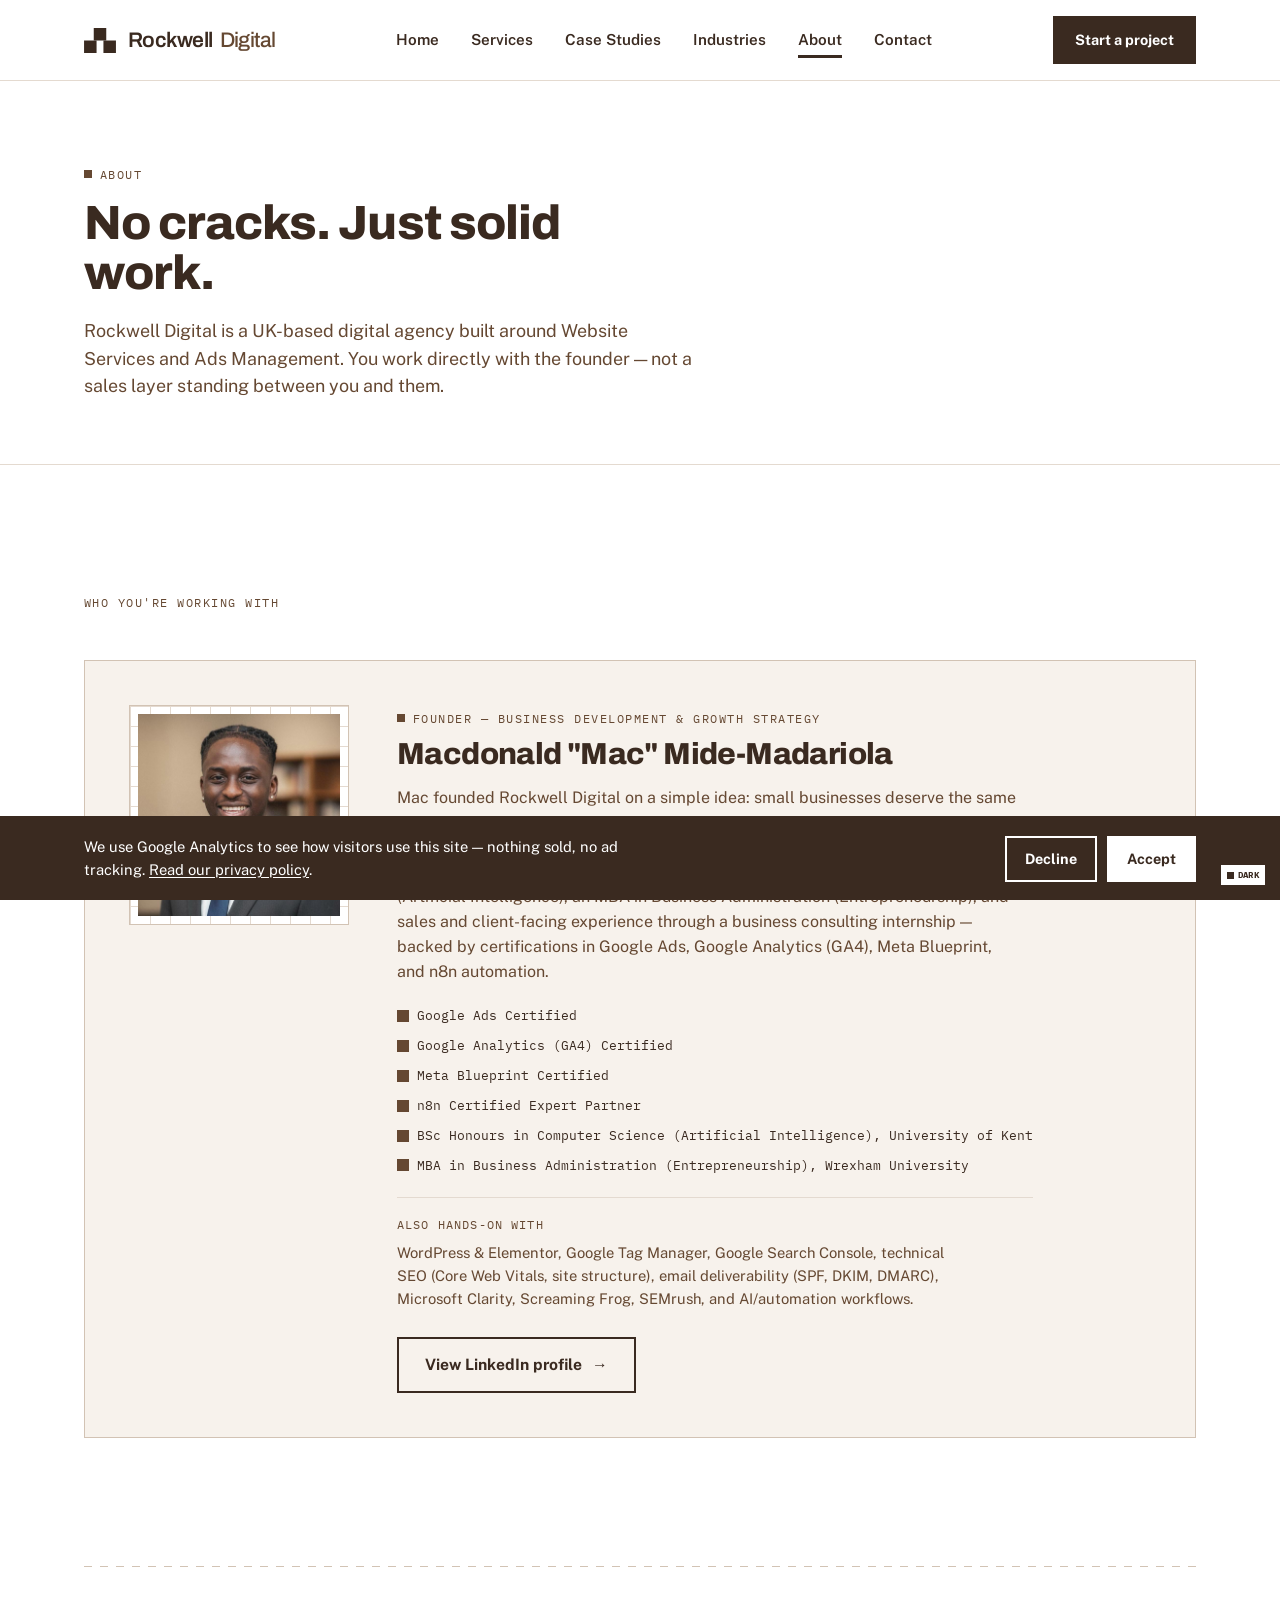
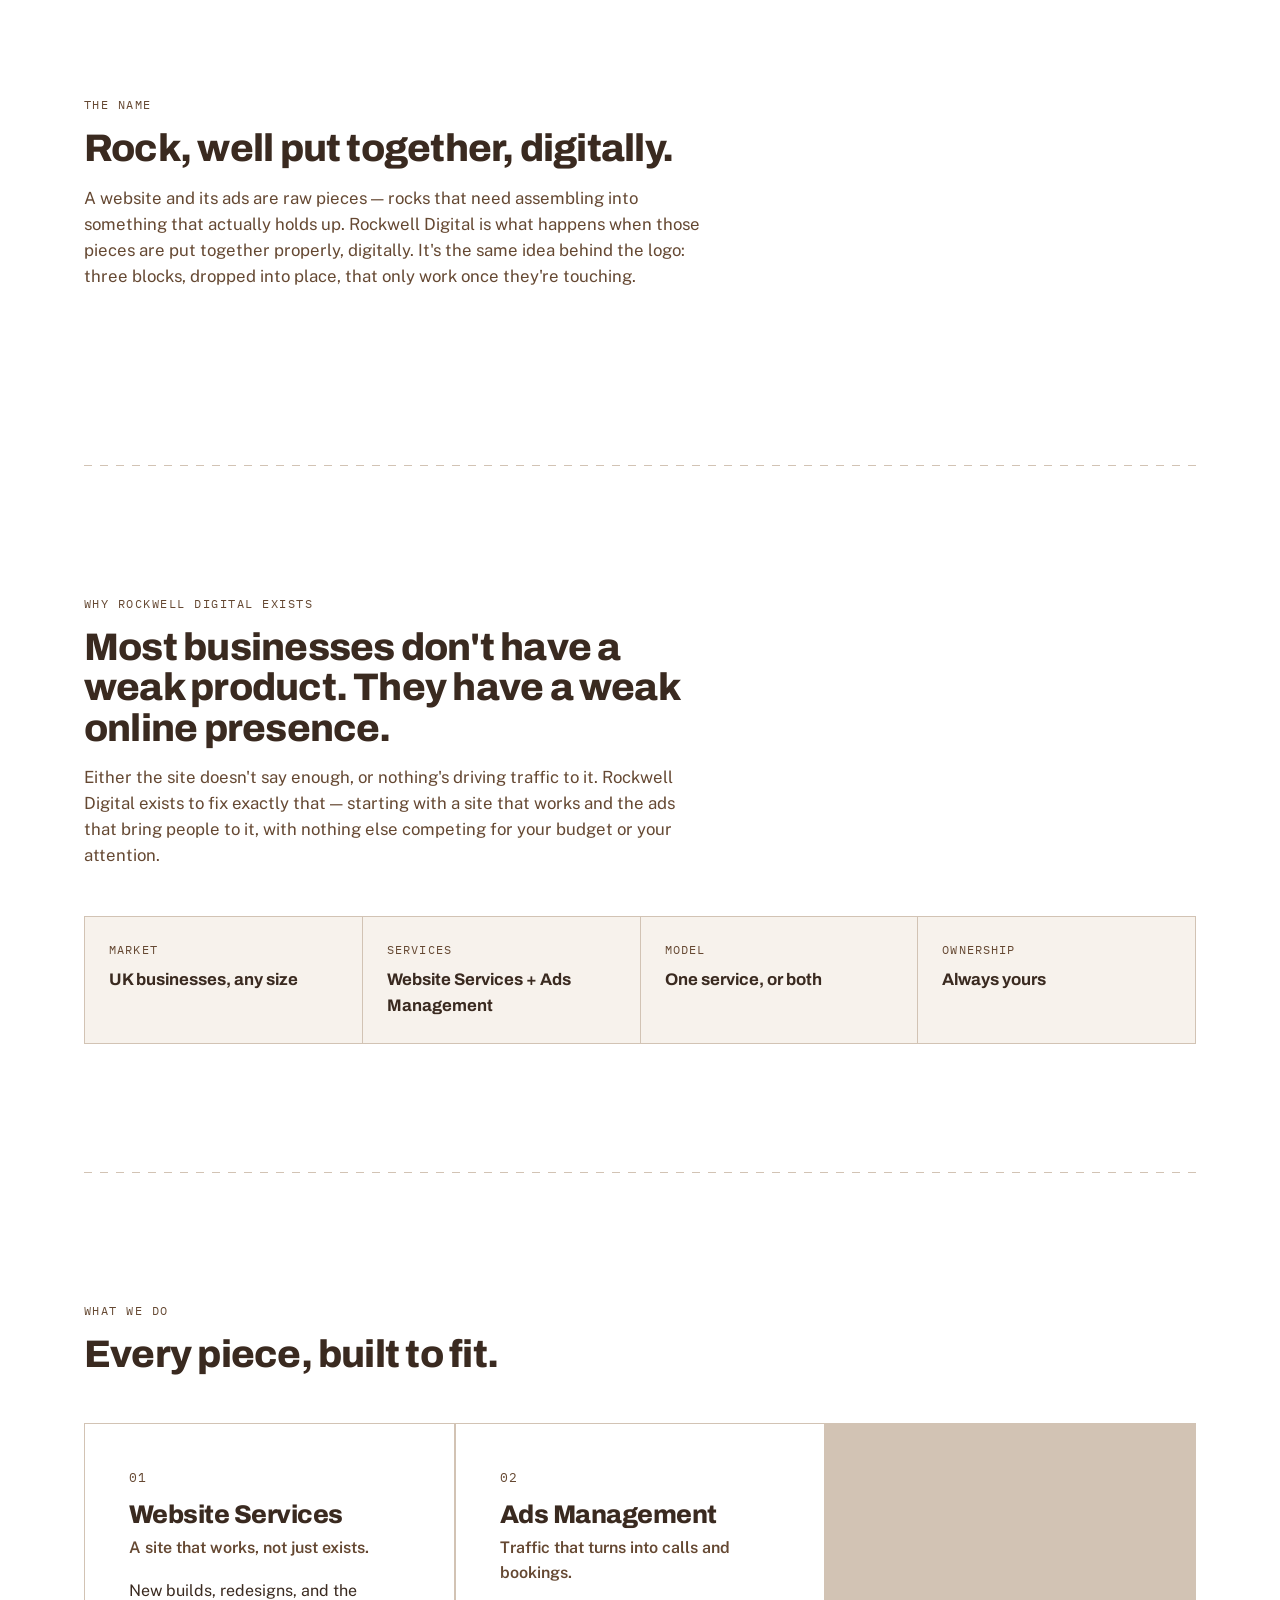
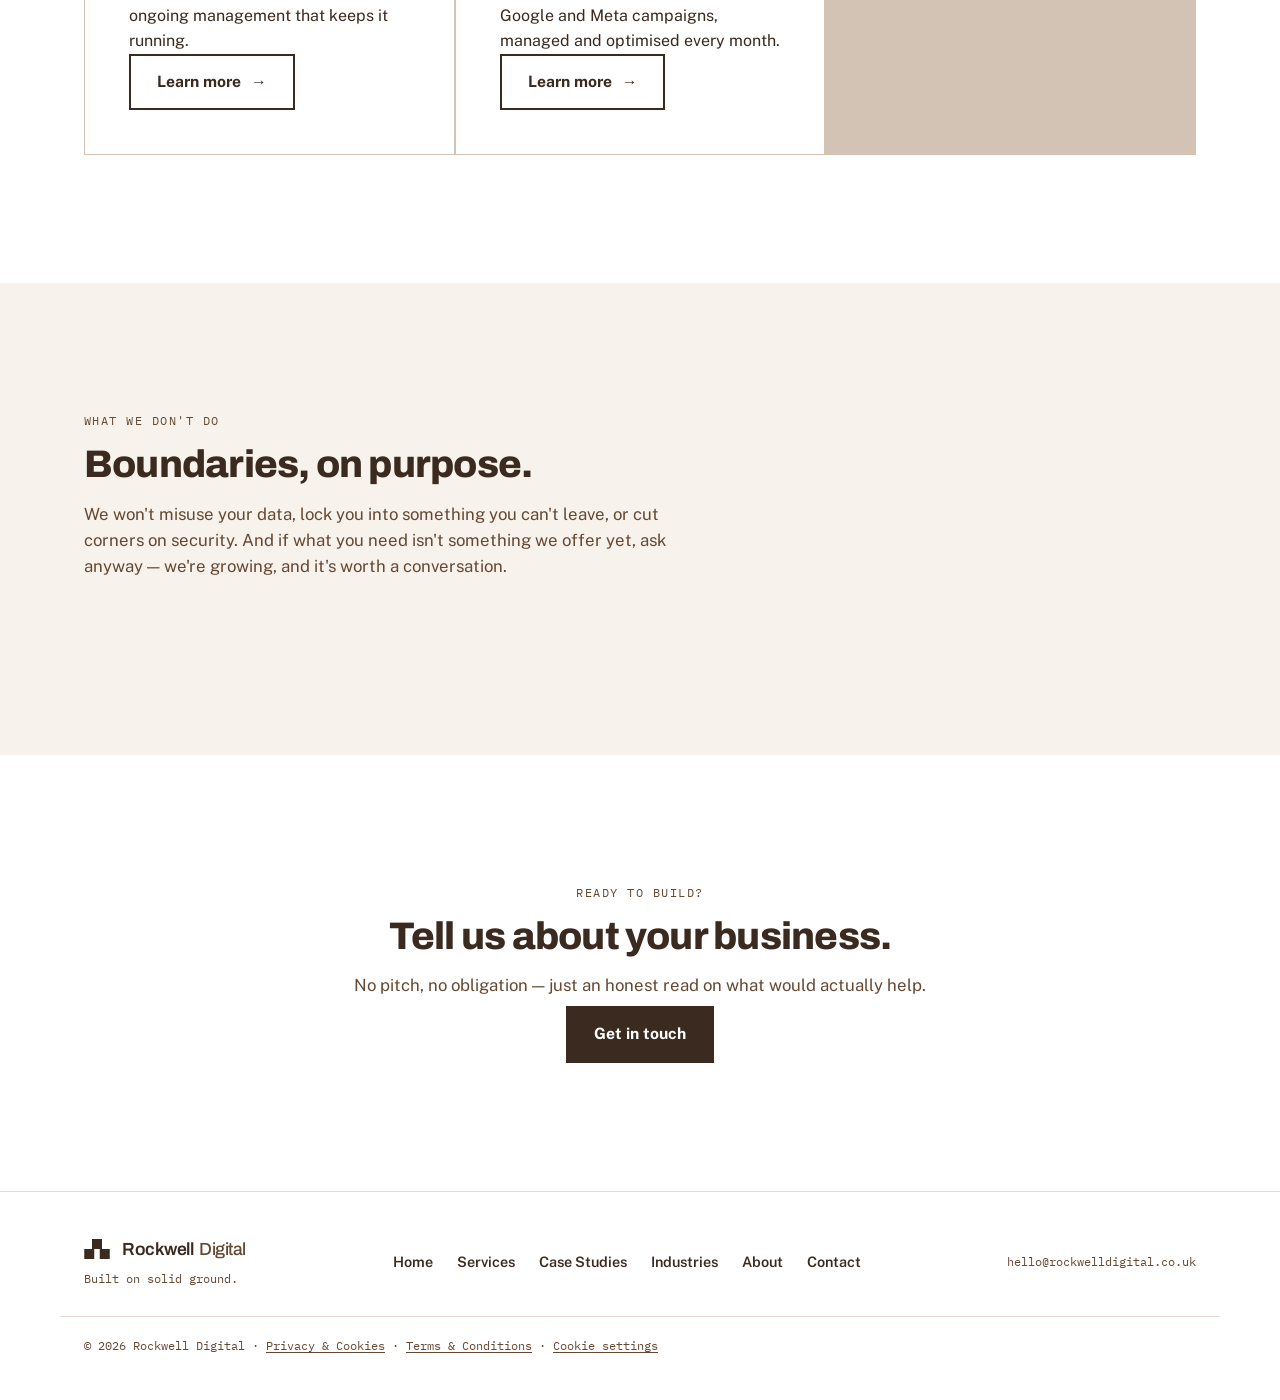
==== about.html @ e4e37cd5 "Update rockwell-digital" ====
<!doctype html>
<html lang="en">
<head>
  <meta charset="utf-8">
  <script>(function(){try{if(localStorage.getItem('rd-theme')==='dark'){document.documentElement.setAttribute('data-theme','dark');}}catch(e){}})();</script>
  <meta name="viewport" content="width=device-width, initial-scale=1">
  <title>About — Rockwell Digital</title>
  <meta name="description" content="Rockwell Digital is a UK-based digital agency built around Website Services and Ads Management — direct to the founder, not a sales layer in between.">
  <link rel="preconnect" href="https://fonts.googleapis.com">
  <link rel="preconnect" href="https://fonts.gstatic.com" crossorigin>
  <link href="https://fonts.googleapis.com/css2?family=Archivo:wght@500;600;700;800;900&family=Public+Sans:wght@400;500;600;700&family=IBM+Plex+Mono:wght@400;500;600&display=swap" rel="stylesheet">
  <link rel="stylesheet" href="styles.css?v=34">
  <link rel="icon" href="favicon.svg" type="image/svg+xml">
</head>
<body>

  <a class="skip-link" href="#main">Skip to content</a>

  <div class="scroll-snake" aria-hidden="true"><div class="scroll-snake-fill" id="scrollFill"></div></div>

  <button class="theme-toggle" id="themeToggle" type="button" aria-pressed="false" aria-label="Switch to dark mode">
    <svg class="theme-toggle-icon" viewBox="0 0 10 10" aria-hidden="true"><rect width="10" height="10"></rect></svg>
    <span class="theme-toggle-label">Dark</span>
  </button>

  <header class="site-header">
    <div class="wrap header-inner">
      <a class="logo-lockup" href="index.html" aria-label="Rockwell Digital home">
        <svg class="logo-mark" viewBox="0 0 102 80" aria-hidden="true">
          <rect class="b-left" x="0" y="40" width="40" height="40"></rect>
          <rect class="b-right" x="62" y="40" width="40" height="40"></rect>
          <rect class="b-top" x="31" y="0" width="40" height="40"></rect>
        </svg>
        <span class="logo-wordmark"><span class="w-rockwell">Rockwell</span><span class="w-digital">Digital</span></span>
      </a>
      <nav class="main-nav" id="mainNav" aria-label="Primary">
        <a href="index.html">Home</a>
        <a href="services.html">Services</a>
        <a href="case-studies.html">Case Studies</a>
        <a href="industries.html">Industries</a>
        <a href="about.html" aria-current="page">About</a>
        <a href="contact.html">Contact</a>
      </nav>
      <div class="header-actions">
        <a class="btn btn-primary header-cta" href="contact.html"><span class="cta-full">Start a project</span><span class="cta-short">Start</span></a>
        <button class="nav-toggle" id="navToggle" type="button" aria-expanded="false" aria-controls="mainNav" aria-label="Open menu">
          <span></span><span></span><span></span>
        </button>
      </div>
    </div>
  </header>

  <main id="main">

    <section class="page-hero">
      <div class="wrap">
        <span class="eyebrow">About</span>
        <h1>No cracks. Just solid work.</h1>
        <p class="hero-sub">Rockwell Digital is a UK-based digital agency built around Website Services and Ads Management. You work directly with the founder — not a sales layer standing between you and them.</p>
      </div>
    </section>

    <section>
      <div class="wrap">
        <div class="section-head reveal">
          <span class="section-tag">Who you're working with</span>
        </div>
        <div class="founder-card reveal">
          <div class="founder-photo">
            <img src="assets/founder-headshot.jpg" alt="Macdonald &quot;Mac&quot; Mide-Madariola, founder of Rockwell Digital" width="220" height="220">
          </div>
          <div class="founder-copy">
            <span class="eyebrow">Founder — Business Development &amp; Growth Strategy</span>
            <h3>Macdonald "Mac" Mide-Madariola</h3>
            <p>Mac founded Rockwell Digital on a simple idea: small businesses deserve the same quality of website and ad management as bigger companies, without the agency markup or the account-manager layer. His background is in business development, market research, and data analysis — a BSc Honours in Computer Science (Artificial Intelligence), an MBA in Business Administration (Entrepreneurship), and sales and client-facing experience through a business consulting internship — backed by certifications in Google Ads, Google Analytics (GA4), Meta Blueprint, and n8n automation.</p>
            <div class="founder-creds">
              <span class="founder-cred"><svg viewBox="0 0 10 10" aria-hidden="true"><rect width="10" height="10"></rect></svg>Google Ads Certified</span>
              <span class="founder-cred"><svg viewBox="0 0 10 10" aria-hidden="true"><rect width="10" height="10"></rect></svg>Google Analytics (GA4) Certified</span>
              <span class="founder-cred"><svg viewBox="0 0 10 10" aria-hidden="true"><rect width="10" height="10"></rect></svg>Meta Blueprint Certified</span>
              <span class="founder-cred"><svg viewBox="0 0 10 10" aria-hidden="true"><rect width="10" height="10"></rect></svg>n8n Certified Expert Partner</span>
              <span class="founder-cred"><svg viewBox="0 0 10 10" aria-hidden="true"><rect width="10" height="10"></rect></svg>BSc Honours in Computer Science (Artificial Intelligence), University of Kent</span>
              <span class="founder-cred"><svg viewBox="0 0 10 10" aria-hidden="true"><rect width="10" height="10"></rect></svg>MBA in Business Administration (Entrepreneurship), Wrexham University</span>
            </div>
            <div class="founder-skills">
              <span class="founder-skills-label">Also hands-on with</span>
              <p>WordPress &amp; Elementor, Google Tag Manager, Google Search Console, technical SEO (Core Web Vitals, site structure), email deliverability (SPF, DKIM, DMARC), Microsoft Clarity, Screaming Frog, SEMrush, and AI/automation workflows.</p>
            </div>
            <a class="btn btn-secondary" href="https://www.linkedin.com/in/macdonald-mide-madariola" target="_blank" rel="noopener">View LinkedIn profile <span aria-hidden="true">→</span></a>
          </div>
        </div>
      </div>
    </section>

    <div class="wrap"><div class="divider"></div></div>

    <section>
      <div class="wrap">
        <div class="section-head reveal">
          <span class="section-tag">The name</span>
          <h2>Rock, well put together, digitally.</h2>
          <p>A website and its ads are raw pieces — rocks that need assembling into something that actually holds up. Rockwell Digital is what happens when those pieces are put together properly, digitally. It's the same idea behind the logo: three blocks, dropped into place, that only work once they're touching.</p>
        </div>
      </div>
    </section>

    <div class="wrap"><div class="divider"></div></div>

    <section>
      <div class="wrap">
        <div class="section-head reveal">
          <span class="section-tag">Why Rockwell Digital exists</span>
          <h2>Most businesses don't have a weak product. They have a weak online presence.</h2>
          <p>Either the site doesn't say enough, or nothing's driving traffic to it. Rockwell Digital exists to fix exactly that — starting with a site that works and the ads that bring people to it, with nothing else competing for your budget or your attention.</p>
        </div>
        <div class="quick-facts reveal">
          <div class="quick-fact">
            <span class="quick-fact-label">Market</span>
            <span class="quick-fact-value">UK businesses, any size</span>
          </div>
          <div class="quick-fact">
            <span class="quick-fact-label">Services</span>
            <span class="quick-fact-value">Website Services + Ads Management</span>
          </div>
          <div class="quick-fact">
            <span class="quick-fact-label">Model</span>
            <span class="quick-fact-value">One service, or both</span>
          </div>
          <div class="quick-fact">
            <span class="quick-fact-label">Ownership</span>
            <span class="quick-fact-value">Always yours</span>
          </div>
        </div>
      </div>
    </section>

    <div class="wrap"><div class="divider"></div></div>

    <section id="services">
      <div class="wrap">
        <div class="section-head reveal">
          <span class="section-tag">What we do</span>
          <h2>Every piece, built to fit.</h2>
        </div>
      </div>
      <div class="wrap">
        <div class="services-grid">
          <article class="service-card reveal">
            <span class="service-num">01</span>
            <h3>Website Services</h3>
            <p class="service-tagline">A site that works, not just exists.</p>
            <p class="service-desc">New builds, redesigns, and the ongoing management that keeps it running.</p>
            <a class="btn btn-secondary" href="website-services.html">Learn more <span aria-hidden="true">→</span></a>
          </article>
          <article class="service-card reveal">
            <span class="service-num">02</span>
            <h3>Ads Management</h3>
            <p class="service-tagline">Traffic that turns into calls and bookings.</p>
            <p class="service-desc">Google and Meta campaigns, managed and optimised every month.</p>
            <a class="btn btn-secondary" href="ads-management.html">Learn more <span aria-hidden="true">→</span></a>
          </article>
        </div>
      </div>
    </section>

    <section class="why">
      <div class="wrap">
        <div class="section-head reveal">
          <span class="section-tag">What we don't do</span>
          <h2>Boundaries, on purpose.</h2>
          <p>We won't misuse your data, lock you into something you can't leave, or cut corners on security. And if what you need isn't something we offer yet, ask anyway — we're growing, and it's worth a conversation.</p>
        </div>
      </div>
    </section>

    <section class="cta-banner">
      <div class="wrap">
        <div class="section-head reveal">
          <span class="section-tag">Ready to build?</span>
          <h2>Tell us about your business.</h2>
          <p>No pitch, no obligation — just an honest read on what would actually help.</p>
          <a class="btn btn-primary" href="contact.html">Get in touch</a>
        </div>
      </div>
    </section>

  </main>

  <footer class="site-footer">
    <div class="wrap footer-inner">
      <div class="footer-brand">
        <a class="logo-lockup" href="index.html" aria-label="Rockwell Digital home">
          <svg class="logo-mark" viewBox="0 0 102 80" aria-hidden="true" style="width:26px;height:20px;">
          <rect x="0" y="40" width="40" height="40"></rect>
          <rect x="62" y="40" width="40" height="40"></rect>
          <rect x="31" y="0" width="40" height="40"></rect>
        </svg>
        <span class="logo-wordmark" style="font-size:1.1rem;"><span class="w-rockwell">Rockwell</span><span class="w-digital">Digital</span></span>
      </a>
        <p class="footer-tagline">Built on solid ground.</p>
      </div>
      <nav class="footer-nav" aria-label="Footer">
        <a href="index.html">Home</a>
        <a href="services.html">Services</a>
        <a href="case-studies.html">Case Studies</a>
        <a href="industries.html">Industries</a>
        <a href="about.html">About</a>
        <a href="contact.html">Contact</a>
      </nav>
      <p class="footer-meta">hello@rockwelldigital.co.uk</p>
    </div>
    <div class="wrap footer-legal">
      <p>© <span id="year"></span> Rockwell Digital · <a href="privacy.html">Privacy &amp; Cookies</a> · <a href="terms.html">Terms &amp; Conditions</a> · <button type="button" class="cookie-settings-link" id="cookieSettingsBtn">Cookie settings</button></p>
    </div>
  </footer>

  <script src="cookie-consent.js" defer></script>
  <script src="script.js?v=16" defer></script>
</body>
</html>
---- styles.css ----
/* ============================================================
   Rockwell Digital — tokens
   ============================================================ */
:root{
  --ink:        #3A2A20;   /* mark / "Rockwell" / primary text */
  --ink-deep:   #241811;   /* console bezel / always-dark sections (fixed, not theme-relative) */
  --clay:       #7A5B45;   /* "Digital" / decorative accent */
  --clay-text:  #654832;   /* accessible darker clay for inline text/links */
  --paper:      #FFFFFF;
  --paper-fixed:#FFFFFF;   /* always-white text for the always-dark Tetris console (never flips) */
  --linen:      #F7F2EC;
  --line:       #E4DAD0;
  --line-strong:#D2C3B4;

  --font-display: "Archivo", "Arial Black", sans-serif;
  --font-body:    "Public Sans", -apple-system, "Segoe UI", sans-serif;
  --font-mono:    "IBM Plex Mono", ui-monospace, "Consolas", monospace;

  --wrap: 1160px;
  --gap-section: clamp(72px, 10vw, 128px);

  --ease-snap: cubic-bezier(.2,.9,.25,1.35);
  --ease-out:  cubic-bezier(.16,1,.3,1);
}

:root[data-theme="dark"]{
  --ink:        #F2EAE0;
  --clay-text:  #C9A788;
  --paper:      #19130D;
  --linen:      #241A13;
  --line:       #372A20;
  --line-strong:#4A3A2C;
}

*, *::before, *::after{ box-sizing: border-box; }
html{ scroll-behavior: smooth; }
@media (prefers-reduced-motion: reduce){
  html{ scroll-behavior: auto; }
  *, *::before, *::after{ animation-duration: 0.001ms !important; animation-iteration-count: 1 !important; transition-duration: 0.001ms !important; scroll-behavior: auto !important; }
}

body{
  margin: 0;
  background: var(--paper);
  color: var(--ink);
  font-family: var(--font-body);
  font-size: 16px;
  line-height: 1.55;
  -webkit-font-smoothing: antialiased;
  overflow-x: hidden;
}

h1,h2,h3{
  font-family: var(--font-display);
  color: var(--ink);
  margin: 0;
  letter-spacing: -0.02em;
  line-height: 1.05;
}
p{ margin: 0; }
a{ color: inherit; }
img{ max-width: 100%; display: block; }
button{ font: inherit; }

::selection{ background: var(--ink); color: var(--paper); }

:focus-visible{
  outline: 3px solid var(--clay-text);
  outline-offset: 3px;
  border-radius: 2px;
}

.wrap{
  max-width: var(--wrap);
  margin: 0 auto;
  padding: 0 24px;
}

.skip-link{
  position: absolute;
  left: -999px;
  top: auto;
  background: var(--ink);
  color: var(--paper);
  padding: 12px 20px;
  z-index: 1000;
  font-family: var(--font-mono);
  font-size: 0.85rem;
}
.skip-link:focus{ left: 16px; top: 16px; }

.eyebrow{
  font-family: var(--font-mono);
  font-size: 0.78rem;
  letter-spacing: 0.12em;
  text-transform: uppercase;
  color: var(--clay-text);
  display: inline-flex;
  align-items: center;
  gap: 8px;
  margin: 0 0 14px;
}
.eyebrow::before{
  content: "";
  width: 8px; height: 8px;
  background: var(--clay-text);
  display: inline-block;
}

.section-tag{
  font-family: var(--font-mono);
  font-size: 0.78rem;
  letter-spacing: 0.12em;
  text-transform: uppercase;
  color: var(--clay-text);
  display: block;
  margin-bottom: 14px;
}

/* ============================================================
   Buttons — retro "snap" hover
   ============================================================ */
.btn{
  display: inline-flex;
  align-items: center;
  gap: 10px;
  padding: 14px 26px;
  font-family: var(--font-body);
  font-weight: 700;
  font-size: 0.98rem;
  text-decoration: none;
  border: 2px solid var(--ink);
  cursor: pointer;
  transition: transform 140ms steps(3, end), background-color 140ms var(--ease-out), color 140ms var(--ease-out);
}
.btn-primary{
  background: var(--ink);
  color: var(--paper);
}
.btn-primary:hover{
  background: var(--clay-text);
  border-color: var(--clay-text);
  transform: translate(-2px,-2px);
}
.btn-secondary{
  background: transparent;
  color: var(--ink);
}
.btn-secondary:hover{
  background: var(--ink);
  color: var(--paper);
  transform: translate(-2px,-2px);
}
.btn:active{ transform: translate(0,0); }

/* ============================================================
   Scroll progress — snake segments
   ============================================================ */
.scroll-snake{
  position: fixed;
  top: 0; left: 0;
  height: 5px;
  width: 100%;
  z-index: 900;
  background: transparent;
  pointer-events: none;
}
.scroll-snake-fill{
  height: 100%;
  width: 0%;
  background-image: repeating-linear-gradient(
    to right,
    var(--ink) 0px, var(--ink) 14px,
    transparent 14px, transparent 18px
  );
  transition: width 80ms linear;
}

/* ============================================================
   Header
   ============================================================ */
.site-header{
  position: sticky;
  top: 0;
  z-index: 800;
  background: rgba(255,255,255,0.92);
  backdrop-filter: blur(8px);
  border-bottom: 1px solid var(--line);
}
:root[data-theme="dark"] .site-header{
  background: rgba(25,19,13,0.92);
}
.header-inner{
  display: flex;
  align-items: center;
  justify-content: space-between;
  gap: 24px;
  padding-top: 16px;
  padding-bottom: 16px;
}

.logo-lockup{
  display: inline-flex;
  align-items: center;
  gap: 12px;
  text-decoration: none;
}
.logo-mark{
  width: 32px;
  height: 25px;
  flex-shrink: 0;
}
.logo-mark rect{ fill: var(--ink); }
.logo-wordmark{
  font-family: var(--font-display);
  font-size: 1.32rem;
  letter-spacing: -0.025em;
  white-space: nowrap;
}
.logo-wordmark .w-rockwell{ font-weight: 600; color: var(--ink); }
.logo-wordmark .w-digital{ font-weight: 500; color: var(--clay-text); margin-left: 0.32em; }

.main-nav{
  display: flex;
  gap: 32px;
  font-size: 0.95rem;
  font-weight: 600;
}
.main-nav a{
  text-decoration: none;
  color: var(--ink);
  position: relative;
  padding: 4px 0;
}
.main-nav a::after{
  content: "";
  position: absolute;
  left: 0; bottom: -2px;
  width: 0; height: 3px;
  background: var(--clay-text);
  transition: width 160ms var(--ease-out);
}
.main-nav a:hover::after{ width: 100%; }
.main-nav a[aria-current="page"]::after{ width: 100%; background: var(--ink); }

.header-actions{ display: flex; align-items: center; gap: 16px; }
.header-cta{ padding: 11px 20px; font-size: 0.9rem; white-space: nowrap; }
.cta-short{ display: none; }

.theme-toggle{
  position: fixed;
  right: 14px;
  bottom: 14px;
  z-index: 950;
  display: inline-flex;
  align-items: center;
  gap: 4px;
  height: 22px;
  padding: 0 6px;
  background: var(--paper);
  border: 1px solid var(--ink);
  cursor: pointer;
  font-family: var(--font-mono);
  font-size: 0.56rem;
  font-weight: 700;
  letter-spacing: 0.04em;
  text-transform: uppercase;
  color: var(--ink);
  white-space: nowrap;
  transition: transform 140ms steps(3, end), background-color 140ms var(--ease-out), color 140ms var(--ease-out);
}
.theme-toggle:hover{
  background: var(--ink);
  color: var(--paper);
  transform: translate(-2px,-2px);
}
.theme-toggle-icon{ width: 7px; height: 7px; flex-shrink: 0; }
.theme-toggle-icon rect{ fill: var(--ink); }
.theme-toggle:hover .theme-toggle-icon rect{ fill: var(--paper); }
.theme-toggle:active{ transform: translate(0,0); }

.nav-toggle{
  display: none;
  flex-direction: column;
  justify-content: center;
  gap: 5px;
  width: 36px;
  height: 36px;
  padding: 0;
  background: transparent;
  border: 2px solid var(--ink);
  cursor: pointer;
}
.nav-toggle span{
  display: block;
  width: 16px;
  height: 2px;
  margin: 0 auto;
  background: var(--ink);
  transition: transform 160ms var(--ease-out), opacity 160ms var(--ease-out);
}
.nav-toggle[aria-expanded="true"] span:nth-child(1){ transform: translateY(7px) rotate(45deg); }
.nav-toggle[aria-expanded="true"] span:nth-child(2){ opacity: 0; }
.nav-toggle[aria-expanded="true"] span:nth-child(3){ transform: translateY(-7px) rotate(-45deg); }

@keyframes markDrop{
  0%{ transform: translateY(-40px); opacity: 0; }
  60%{ transform: translateY(4px); opacity: 1; }
  100%{ transform: translateY(0); opacity: 1; }
}
.logo-mark rect{
  animation: markDrop 560ms var(--ease-snap) both;
}
.logo-mark .b-left{ animation-delay: 0ms; }
.logo-mark .b-right{ animation-delay: 90ms; }
.logo-mark .b-top{ animation-delay: 200ms; }

/* ============================================================
   Hero
   ============================================================ */
.hero{
  position: relative;
  padding: clamp(56px, 8vw, 96px) 0 clamp(48px, 7vw, 80px);
  overflow: hidden;
}
.hero-inner{
  display: grid;
  grid-template-columns: minmax(0,1.05fr) minmax(0,0.95fr);
  gap: clamp(32px, 5vw, 64px);
  align-items: center;
}
.hero-copy h1{
  font-size: clamp(2.4rem, 4.4vw, 3.6rem);
  font-weight: 800;
  max-width: 15ch;
}
.hero-sub{
  margin-top: 22px;
  font-size: 1.12rem;
  color: var(--clay-text);
  max-width: 46ch;
}
.hero-actions{
  display: flex;
  gap: 16px;
  flex-wrap: wrap;
  margin-top: 32px;
}
.hero-facts{
  display: flex;
  flex-wrap: wrap;
  gap: 10px 28px;
  margin-top: 34px;
  padding-top: 24px;
  border-top: 1px solid var(--line);
}
.hero-fact{
  display: flex;
  align-items: center;
  gap: 8px;
  font-family: var(--font-mono);
  font-size: 0.82rem;
  color: var(--ink);
}
.hero-fact svg{ width: 14px; height: 14px; flex-shrink: 0; }
.hero-fact svg rect{ fill: var(--clay-text); }

.hero-visual{
  position: relative;
  aspect-ratio: 1 / 1;
  background:
    linear-gradient(var(--line) 1px, transparent 1px),
    linear-gradient(90deg, var(--line) 1px, transparent 1px),
    var(--linen);
  background-size: 28px 28px, 28px 28px, 100% 100%;
  border: 1px solid var(--line-strong);
}
.hero-blocks{
  position: absolute;
  inset: 0;
}
.hero-block{
  position: absolute;
  background: var(--ink);
  animation: heroDrop 900ms var(--ease-snap) both;
}
.hero-block.b2{ animation-delay: 750ms; }
.hero-block.b3{ animation-delay: 1500ms; }
@keyframes heroDrop{
  0%{ transform: translateY(-160%); opacity: 0; }
  62%{ transform: translateY(6%); opacity: 1; }
  100%{ transform: translateY(0); opacity: 1; }
}
@media (prefers-reduced-motion: reduce){
  .hero-block{ animation: none; }
}

.hero-rain{
  position: absolute;
  inset: 0;
  pointer-events: none;
  overflow: hidden;
}
.rain-block{
  position: absolute;
  top: -30px;
  width: 14px; height: 14px;
  background: var(--ink);
  opacity: 0.07;
  animation: rainFall linear infinite;
}
@keyframes rainFall{
  to{ transform: translateY(560px); }
}
@media (prefers-reduced-motion: reduce){
  .rain-block{ animation: none; display: none; }
}

/* ============================================================
   Marquee
   ============================================================ */
.marquee{
  border-top: 1px solid var(--line);
  border-bottom: 1px solid var(--line);
  overflow: hidden;
  white-space: nowrap;
  background: var(--linen);
}
.marquee-track{
  display: inline-flex;
  align-items: center;
  animation: marqueeScroll 34s linear infinite;
}
@keyframes marqueeScroll{
  from{ transform: translateX(0); }
  to{ transform: translateX(-50%); }
}
.marquee-item{
  font-family: var(--font-mono);
  font-size: 0.85rem;
  letter-spacing: 0.06em;
  text-transform: uppercase;
  color: var(--clay-text);
  padding: 16px 22px;
  display: inline-flex;
  align-items: center;
  gap: 22px;
}
.marquee-item::after{
  content: "";
  width: 6px; height: 6px;
  background: var(--ink);
  display: inline-block;
}
@media (prefers-reduced-motion: reduce){
  .marquee-track{ animation: none; }
}

/* ============================================================
   Reveal-on-scroll
   ============================================================ */
.reveal{
  opacity: 0;
  transform: translateY(22px);
  transition: opacity 620ms var(--ease-out), transform 620ms var(--ease-snap);
}
.reveal.is-visible{
  opacity: 1;
  transform: translateY(0);
}
@media (prefers-reduced-motion: reduce){
  .reveal{ opacity: 1; transform: none; transition: none; }
}

/* ============================================================
   Section shells
   ============================================================ */
section{ padding: var(--gap-section) 0; }
.section-head{
  max-width: 62ch;
  margin-bottom: 48px;
}
.section-head h2{
  font-size: clamp(1.8rem, 3vw, 2.5rem);
  font-weight: 800;
}
.section-head p{
  margin-top: 16px;
  font-size: 1.05rem;
  color: var(--clay-text);
}
.divider{
  height: 1px;
  background: repeating-linear-gradient(to right, var(--line-strong) 0, var(--line-strong) 8px, transparent 8px, transparent 16px);
}

/* ============================================================
   Services (2 cards — this business does two things)
   ============================================================ */
.services-grid{
  display: grid;
  grid-template-columns: repeat(3, 1fr);
  gap: 2px;
  background: var(--line-strong);
  border: 1px solid var(--line-strong);
}
.service-card{
  background: var(--paper);
  padding: clamp(28px, 4vw, 44px);
  display: flex;
  flex-direction: column;
}
.service-num{
  font-family: var(--font-mono);
  font-size: 0.8rem;
  color: var(--clay-text);
  letter-spacing: 0.1em;
}
.service-card h3{
  font-size: 1.6rem;
  margin-top: 14px;
  font-weight: 800;
}
.service-tagline{
  color: var(--clay-text);
  font-weight: 600;
  margin-top: 8px;
}
.service-desc{
  margin-top: 18px;
  color: var(--ink);
}
.service-list{
  list-style: none;
  padding: 0;
  margin: 24px 0 20px;
  display: flex;
  flex-direction: column;
  gap: 12px;
}
.service-list li{
  display: flex;
  gap: 12px;
  align-items: flex-start;
  font-size: 0.96rem;
}
.service-list svg{ width: 16px; height: 16px; flex-shrink: 0; margin-top: 3px; }
.service-list svg rect{ fill: var(--ink); }
.service-card .btn{ margin-top: auto; align-self: flex-start; }

/* ============================================================
   How it works
   ============================================================ */
.how-steps{
  display: grid;
  grid-template-columns: repeat(4, 1fr);
  gap: 28px;
}
.steps-3{ grid-template-columns: repeat(3, 1fr); }
.how-step{
  padding-top: 20px;
  border-top: 3px solid var(--ink);
}
.how-num{
  font-family: var(--font-mono);
  font-size: 0.85rem;
  color: var(--clay-text);
  display: block;
  margin-bottom: 14px;
}
.how-step h3{
  font-size: 1.1rem;
  font-weight: 700;
}
.how-step p{
  margin-top: 10px;
  color: var(--clay-text);
  font-size: 0.95rem;
}

/* ============================================================
   Why
   ============================================================ */
.why{ background: var(--linen); }
.why-grid{
  display: grid;
  grid-template-columns: repeat(2, 1fr);
  gap: 1px;
  background: var(--line-strong);
  border: 1px solid var(--line-strong);
}
.why-card{
  background: var(--linen);
  padding: 30px;
}
.why-card h3{
  font-size: 1.1rem;
  font-weight: 700;
  display: flex;
  align-items: center;
  gap: 10px;
}
.why-card h3 svg{ width: 18px; height: 18px; flex-shrink: 0; }
.why-card h3 svg rect{ fill: var(--clay-text); }
.why-card p{
  margin-top: 10px;
  color: var(--clay-text);
  font-size: 0.95rem;
}
.why-footnote{
  margin-top: 28px;
  font-size: 1.02rem;
  color: var(--ink);
}
.why-footnote a{ text-decoration: underline; text-underline-offset: 2px; }

/* Founding-client offer box (Home + Contact) */
.why-footnote-banner{ padding: 32px 0; }
.why-footnote-box{
  position: relative;
  overflow: hidden;
  background: var(--linen);
  border: 1px solid var(--line-strong);
  padding: 22px 32px;
}
.why-footnote-box .why-footnote{
  position: relative;
  z-index: 1;
  margin-top: 0;
  font-size: 0.98rem;
  text-align: center;
  opacity: 0;
  animation: offerTextIn 480ms var(--ease-out) both;
  animation-delay: 1000ms;
}
.offer-heading-fallback{
  position: absolute;
  width: 1px; height: 1px;
  padding: 0; margin: -1px;
  overflow: hidden;
  clip: rect(0,0,0,0);
  white-space: nowrap;
  border: 0;
}
.offer-heading-cubes{
  display: grid;
  width: 100%;
  margin: 0 auto 14px;
  position: relative;
  z-index: 1;
  pointer-events: none;
}
.offer-heading-cube{
  background: var(--ink);
  opacity: 0;
  transform: var(--cube-from);
  animation: offerCubeIn 520ms var(--ease-snap) both;
  animation-delay: var(--cube-delay, 0ms);
}
@keyframes offerCubeIn{
  0%{ transform: var(--cube-from); opacity: 0; }
  55%{ opacity: 1; }
  100%{ transform: translateY(0); opacity: 1; }
}
@keyframes offerTextIn{
  from{ opacity: 0; transform: translateY(6px); }
  to{ opacity: 1; transform: translateY(0); }
}
@media (prefers-reduced-motion: reduce){
  .offer-heading-cubes{ display: none; }
  .offer-heading-fallback{
    position: static; width: auto; height: auto; padding: 0; margin: 0;
    overflow: visible; clip: auto; white-space: normal; border: 0;
  }
  .why-footnote-box .why-footnote{ animation: none; opacity: 1; transform: none; }
}

/* ============================================================
   Industries grid (reuses .why-card for cells)
   ============================================================ */
.industries-grid{
  display: grid;
  grid-template-columns: repeat(4, 1fr);
  gap: 1px;
  background: var(--line-strong);
  border: 1px solid var(--line-strong);
}

/* ============================================================
   Explore links row (Home page cross-links to Industries/Resources)
   ============================================================ */
.explore-row{
  display: flex;
  flex-wrap: wrap;
  justify-content: center;
  gap: 14px;
  margin-top: 32px;
}

/* ============================================================
   Closing CTA banner (service/industries/resources pages)
   ============================================================ */
.cta-banner{ text-align: center; }
.cta-banner .section-head{ max-width: 640px; margin: 0 auto; }
.cta-banner .btn{ margin-top: 8px; }

/* ============================================================
   FAQ
   ============================================================ */
.faq-list{
  max-width: 780px;
  border-top: 1px solid var(--line);
}
.faq-item{
  border-bottom: 1px solid var(--line);
}
.faq-item summary{
  cursor: pointer;
  list-style: none;
  padding: 22px 0;
  display: flex;
  align-items: center;
  justify-content: space-between;
  gap: 20px;
  font-family: var(--font-display);
  font-weight: 700;
  font-size: 1.05rem;
  color: var(--ink);
}
.faq-item summary::-webkit-details-marker{ display: none; }
.faq-item summary::after{
  content: "+";
  flex-shrink: 0;
  width: 28px;
  height: 28px;
  border: 2px solid var(--ink);
  display: flex;
  align-items: center;
  justify-content: center;
  font-size: 1.1rem;
  font-weight: 400;
  transition: transform 160ms var(--ease-out);
}
.faq-item[open] summary::after{ content: "–"; }
.faq-item p{
  padding: 0 0 24px;
  max-width: 62ch;
  color: var(--clay-text);
}
.faq-item p:has(+ .guide-list){ padding-bottom: 12px; }
.guide-list{
  list-style: none;
  padding: 0;
  margin: 0 0 20px;
  max-width: 62ch;
  display: flex;
  flex-direction: column;
  gap: 10px;
}
.guide-list li{
  display: flex;
  gap: 10px;
  align-items: flex-start;
  font-size: 0.96rem;
  color: var(--clay-text);
}
.guide-list svg{ width: 14px; height: 14px; flex-shrink: 0; margin-top: 4px; }
.guide-list svg rect{ fill: var(--ink); }
.faq-item summary:focus-visible{ outline-offset: 6px; }

/* ============================================================
   Sub-page hero (About / service detail pages)
   ============================================================ */
.page-hero{
  position: relative;
  overflow: hidden;
  padding: clamp(48px, 7vw, 80px) 0 clamp(40px, 6vw, 64px);
  border-bottom: 1px solid var(--line);
}
.page-hero h1{
  font-size: clamp(2.1rem, 4vw, 3rem);
  font-weight: 800;
  max-width: 20ch;
}
.page-hero .hero-sub{ margin-top: 18px; max-width: 56ch; }
.page-hero .hero-actions{ margin-top: 28px; }

/* Deliverables list (service detail pages) */
.deliverables{
  list-style: none;
  padding: 0;
  margin: 0;
  display: grid;
  grid-template-columns: repeat(2, 1fr);
  gap: 16px 32px;
}
.deliverables li{
  display: flex;
  gap: 12px;
  align-items: flex-start;
  font-size: 1rem;
  padding-bottom: 16px;
  border-bottom: 1px solid var(--line);
}
.deliverables svg{ width: 16px; height: 16px; flex-shrink: 0; margin-top: 4px; }
.deliverables svg rect{ fill: var(--ink); }
.audit-cta{ margin-top: 32px; }

/* Empty state (Work page, before real case studies/testimonials exist) */
.empty-state{
  border: 2px dashed var(--line-strong);
  padding: clamp(32px, 5vw, 48px) clamp(20px, 4vw, 32px);
  text-align: center;
}
.empty-state-tag{
  display: inline-block;
  font-family: var(--font-mono);
  font-size: 0.78rem;
  letter-spacing: 0.12em;
  text-transform: uppercase;
  color: var(--clay-text);
  margin-bottom: 14px;
}
.empty-state p{
  max-width: 560px;
  margin: 0 auto;
  font-size: 1.02rem;
  color: var(--ink);
}

/* Quick facts strip (About page) */
.quick-facts{
  display: grid;
  grid-template-columns: repeat(4, 1fr);
  gap: 1px;
  background: var(--line-strong);
  border: 1px solid var(--line-strong);
}
.quick-fact{
  background: var(--linen);
  padding: 24px;
}
.quick-fact-label{
  font-family: var(--font-mono);
  font-size: 0.72rem;
  letter-spacing: 0.1em;
  text-transform: uppercase;
  color: var(--clay-text);
  display: block;
}
.quick-fact-value{
  font-family: var(--font-display);
  font-weight: 700;
  font-size: 1.05rem;
  margin-top: 8px;
  display: block;
}

/* ============================================================
   Founder (About page)
   ============================================================ */
.founder-card{
  display: flex;
  gap: clamp(28px, 4vw, 48px);
  background: var(--linen);
  border: 1px solid var(--line-strong);
  padding: clamp(28px, 4vw, 44px);
  align-items: flex-start;
}
.founder-photo{
  flex-shrink: 0;
  width: 220px;
  height: 220px;
  background:
    linear-gradient(var(--line) 1px, transparent 1px),
    linear-gradient(90deg, var(--line) 1px, transparent 1px);
  background-size: 20px 20px;
  background-color: var(--paper);
  border: 1px solid var(--line-strong);
  padding: 8px;
}
.founder-photo img{
  width: 100%;
  height: 100%;
  object-fit: cover;
  object-position: center 20%;
  display: block;
}
.founder-copy .eyebrow{ margin-bottom: 10px; }
.founder-copy h3{
  font-size: clamp(1.5rem, 2.4vw, 1.9rem);
  font-weight: 800;
  margin-bottom: 16px;
}
.founder-copy p{
  color: var(--clay-text);
  max-width: 62ch;
}
.founder-creds{
  display: flex;
  flex-direction: column;
  gap: 10px;
  margin: 22px 0;
}
.founder-cred{
  display: flex;
  align-items: center;
  gap: 8px;
  font-family: var(--font-mono);
  font-size: 0.8rem;
  color: var(--ink);
}
.founder-cred svg{ width: 12px; height: 12px; flex-shrink: 0; }
.founder-cred svg rect{ fill: var(--clay-text); }
.founder-skills{
  border-top: 1px solid var(--line);
  padding-top: 18px;
  margin-bottom: 26px;
}
.founder-skills-label{
  font-family: var(--font-mono);
  font-size: 0.72rem;
  letter-spacing: 0.1em;
  text-transform: uppercase;
  color: var(--clay-text);
  display: block;
  margin-bottom: 8px;
}
.founder-skills p{
  color: var(--clay-text);
  font-size: 0.92rem;
  max-width: 62ch;
}

/* ============================================================
   Play / Tetris section
   ============================================================ */
.play{ background: var(--ink-deep); color: var(--paper-fixed); padding: 20px 0 28px; }
.play .section-tag{ color: #C7A98A; }
.play .section-head{ margin-bottom: 10px; }
.play .section-head h2{ color: var(--paper-fixed); }
.play .section-head p{ color: #CBB9A9; }

.game-shell{
  display: flex;
  flex-direction: column;
  align-items: center;
  gap: 8px;
}
.game-board-wrap{
  background: #2E2118;
  border: 3px solid #4A3A2C;
  padding: 8px;
  border-radius: 6px;
  box-shadow: inset 0 0 0 1px #1C130D;
  max-width: 620px;
  width: 100%;
  margin: 0 auto;
}
#tetris-canvas{
  display: block;
  background: #F7F2EC;
  image-rendering: pixelated;
  width: 100%;
  height: auto;
  aspect-ratio: 620 / 135;
}
.game-panel{
  display: flex;
  flex-wrap: wrap;
  align-items: center;
  justify-content: center;
  gap: 24px;
  width: 100%;
}
.game-panel-left{
  display: flex;
  flex-wrap: wrap;
  align-items: center;
  justify-content: center;
  gap: 10px;
}
.game-panel-right{
  display: flex;
  align-items: center;
}
.game-stat{
  background: #2E2118;
  border: 1px solid #4A3A2C;
  padding: 8px 12px;
  border-radius: 4px;
}
.game-stat-label{
  font-family: var(--font-mono);
  font-size: 0.72rem;
  letter-spacing: 0.1em;
  text-transform: uppercase;
  color: #C7A98A;
  display: block;
}
.game-stat-value{
  font-family: var(--font-mono);
  font-size: 1.2rem;
  font-weight: 700;
  color: var(--paper-fixed);
  margin-top: 2px;
  display: block;
}
.next-piece-wrap{
  background: #2E2118;
  border: 1px solid #4A3A2C;
  border-radius: 4px;
  padding: 8px 12px;
}
#next-canvas{
  display: block;
  margin-top: 6px;
  background: #F7F2EC;
  width: 56px;
  height: 56px;
}
.game-controls{
  display: flex;
  flex-direction: row;
  gap: 10px;
}
.game-btn{
  background: transparent;
  border: 2px solid #6B563F;
  color: var(--paper-fixed);
  padding: 8px 14px;
  font-family: var(--font-body);
  font-weight: 700;
  font-size: 0.9rem;
  cursor: pointer;
  transition: transform 140ms steps(3,end), background-color 140ms var(--ease-out);
}
.game-btn:hover{ background: #4A3A2C; transform: translate(-2px,-2px); }
.game-hint{
  text-align: left;
  font-family: var(--font-mono);
  font-size: 0.78rem;
  color: #A88E76;
  line-height: 1.7;
  border-left: 1px solid #4A3A2C;
  padding-left: 24px;
}
.game-message{
  width: 100%;
  text-align: center;
  font-size: 0.92rem;
  color: #E7D9C8;
  min-height: 1.4em;
}

.touch-controls{
  display: none;
  grid-template-columns: repeat(4, 1fr);
  gap: 8px;
  margin-top: 4px;
}
.touch-controls button{
  background: #2E2118;
  border: 1px solid #6B563F;
  color: var(--paper-fixed);
  padding: 14px 0;
  font-size: 1.1rem;
  font-family: var(--font-mono);
}

.play-footer-note{
  margin-top: 40px;
  text-align: center;
  color: #CBB9A9;
  font-size: 0.98rem;
}
.play-footer-note a{
  color: var(--paper-fixed);
  text-decoration: underline;
  text-underline-offset: 3px;
}

.play-teaser{
  display: inline-flex;
  align-items: center;
  gap: 8px;
  margin-top: 0;
  padding: 8px 14px;
  border: 2px solid #6B563F;
  font-family: var(--font-mono);
  font-size: 0.82rem;
  color: #E7D9C8;
}
.play-teaser-dot{
  width: 8px; height: 8px;
  background: #C7A98A;
  display: inline-block;
  flex-shrink: 0;
}
.play-down-hint{
  margin-top: 10px;
  font-family: var(--font-mono);
  font-size: 0.78rem;
  color: #A88E76;
}

/* ============================================================
   Win modal (Tetris marketing gimmick)
   ============================================================ */
.win-modal{
  border: 2px solid var(--ink);
  padding: 0;
  margin: auto;
  max-width: 420px;
  width: calc(100% - 48px);
  background: var(--paper);
  color: var(--ink);
}
.win-modal::backdrop{
  background: rgba(36, 24, 17, 0.62);
}
.win-modal[open]{
  animation: winModalIn 420ms var(--ease-snap) both;
}
@keyframes winModalIn{
  0%{ transform: translateY(24px) scale(0.98); opacity: 0; }
  100%{ transform: translateY(0) scale(1); opacity: 1; }
}
@media (prefers-reduced-motion: reduce){
  .win-modal[open]{ animation: none; }
}

.win-modal-inner{
  position: relative;
  padding: 32px 28px 28px;
  display: flex;
  flex-direction: column;
  gap: 14px;
}
.win-modal-close{
  position: absolute;
  top: 14px; right: 14px;
  width: 32px; height: 32px;
  border: 2px solid var(--ink);
  background: transparent;
  color: var(--ink);
  font-size: 1.1rem;
  line-height: 1;
  cursor: pointer;
  display: flex;
  align-items: center;
  justify-content: center;
}
.win-modal-close:hover{ background: var(--ink); color: var(--paper); }
.win-modal-inner h2{
  font-size: 1.6rem;
  font-weight: 800;
}
.win-modal-inner p{
  color: var(--clay-text);
  font-size: 1rem;
}
.win-modal-code{
  align-self: flex-start;
  font-family: var(--font-mono);
  font-weight: 700;
  font-size: 1.1rem;
  letter-spacing: 0.06em;
  border: 2px solid var(--ink);
  padding: 8px 16px;
  background: var(--linen);
}
.win-modal-choices{
  display: flex;
  flex-direction: column;
  gap: 10px;
}
.win-modal-choice{
  display: flex;
  align-items: center;
  justify-content: space-between;
  flex-wrap: wrap;
  gap: 8px 14px;
  width: 100%;
  padding: 14px 16px;
  border: 2px solid var(--ink);
  background: transparent;
  color: var(--ink);
  cursor: pointer;
  text-align: left;
  font-family: var(--font-body);
  transition: transform 140ms steps(3, end), background-color 140ms var(--ease-out);
}
.win-modal-choice:hover{
  background: var(--ink);
  transform: translate(-2px,-2px);
}
.win-modal-choice:active{ transform: translate(0,0); }
.win-modal-choice .win-modal-code{ align-self: center; }
.win-modal-choice-label{
  font-weight: 700;
  font-size: 1rem;
  transition: color 140ms var(--ease-out);
}
.win-modal-choice:hover .win-modal-choice-label{ color: var(--paper); }
.win-modal-actions{
  display: flex;
  gap: 12px;
  flex-wrap: wrap;
  margin-top: 6px;
}

/* ============================================================
   Contact
   ============================================================ */
.contact-grid{
  display: grid;
  grid-template-columns: 1fr 1fr;
  gap: clamp(32px, 5vw, 64px);
  align-items: start;
}
.contact-copy p{
  color: var(--clay-text);
  margin-top: 16px;
}
.contact-detail{
  margin-top: 28px;
  display: flex;
  flex-direction: column;
  gap: 6px;
}
.contact-detail a{
  font-family: var(--font-display);
  font-weight: 700;
  font-size: 1.3rem;
  text-decoration: none;
  border-bottom: 2px solid var(--ink);
}
.contact-form{
  display: flex;
  flex-direction: column;
  gap: 16px;
}
.field{
  display: flex;
  flex-direction: column;
  gap: 8px;
}
.field label{
  font-family: var(--font-mono);
  font-size: 0.75rem;
  letter-spacing: 0.08em;
  text-transform: uppercase;
  color: var(--clay-text);
}
.field input, .field textarea{
  border: 2px solid var(--ink);
  padding: 12px 14px;
  font-family: var(--font-body);
  font-size: 0.98rem;
  background: var(--paper);
  color: var(--ink);
}
.field textarea{ resize: vertical; min-height: 110px; }
.field input:focus, .field textarea:focus{ outline: 3px solid var(--clay-text); outline-offset: 2px; }
.contact-form .btn{ align-self: flex-start; margin-top: 6px; }

/* ============================================================
   Footer
   ============================================================ */
.site-footer{
  border-top: 1px solid var(--line);
  padding: 44px 0;
}
.footer-inner{
  display: flex;
  justify-content: space-between;
  align-items: center;
  flex-wrap: wrap;
  gap: 20px;
}
.footer-brand{
  display: flex;
  flex-direction: column;
  gap: 6px;
}
.footer-tagline{
  font-family: var(--font-mono);
  font-size: 0.78rem;
  color: var(--clay-text);
  margin: 0;
}
.footer-nav{
  display: flex;
  flex-wrap: wrap;
  gap: 12px 24px;
  font-size: 0.9rem;
  font-weight: 600;
}
.footer-nav a{ text-decoration: none; }
.footer-meta{
  font-family: var(--font-mono);
  font-size: 0.78rem;
  color: var(--clay-text);
  text-align: right;
}

.footer-legal{
  margin-top: 28px;
  padding-top: 20px;
  border-top: 1px solid var(--line);
}
.footer-legal p{
  margin: 0;
  font-family: var(--font-mono);
  font-size: 0.74rem;
  color: var(--clay-text);
}
.footer-legal a{
  color: var(--clay-text);
  text-decoration: underline;
  text-underline-offset: 2px;
}
.footer-legal a:hover{ color: var(--ink); }

/* Plain-text legal pages (Privacy, Terms) */
.legal-content{
  max-width: 70ch;
  padding: 8px 0 72px;
}
.legal-content h2{
  font-size: 1.25rem;
  font-weight: 700;
  margin: 40px 0 12px;
}
.legal-content h2:first-child{ margin-top: 0; }
.legal-content p{
  margin: 0 0 16px;
  color: var(--ink);
  line-height: 1.65;
}
.legal-content ul{
  margin: 0 0 16px;
  padding-left: 22px;
}
.legal-content li{
  margin-bottom: 8px;
  line-height: 1.6;
}

/* ============================================================
   Cookie consent banner
   ============================================================ */
.cookie-banner{
  position: fixed;
  left: 0; right: 0; bottom: 0;
  z-index: 900;
  background: var(--ink);
  color: var(--paper);
  border-top: 2px solid var(--ink);
}
.cookie-banner-inner{
  display: flex;
  flex-wrap: wrap;
  align-items: center;
  justify-content: space-between;
  gap: 16px;
  padding: 18px 24px;
}
.cookie-banner-inner p{
  margin: 0;
  color: var(--paper);
  font-size: 0.92rem;
  max-width: 62ch;
}
.cookie-banner-inner a{ color: var(--paper); text-decoration: underline; text-underline-offset: 2px; }
.cookie-banner-actions{ display: flex; gap: 10px; flex-shrink: 0; }
.cookie-banner-actions .btn{ padding: 10px 18px; font-size: 0.9rem; }
.cookie-banner-actions .btn-primary{ background: var(--paper); color: var(--ink); border-color: var(--paper); }
.cookie-banner-actions .btn-primary:hover{ background: var(--clay-text); border-color: var(--clay-text); color: var(--paper); }
.cookie-banner-actions .btn-secondary{ color: var(--paper); border-color: var(--paper); }
.cookie-banner-actions .btn-secondary:hover{ background: var(--paper); color: var(--ink); }

.cookie-settings-link{
  background: none;
  border: none;
  padding: 0;
  margin: 0;
  font: inherit;
  color: inherit;
  text-decoration: underline;
  text-underline-offset: 2px;
  cursor: pointer;
}

/* ============================================================
   Responsive
   ============================================================ */
@media (max-width: 920px){
  .hero-inner{ grid-template-columns: 1fr; }
  .hero-visual{ order: -1; max-width: 420px; margin: 0 auto; }
  .how-steps{ grid-template-columns: repeat(2, 1fr); }
  .why-grid{ grid-template-columns: 1fr; }
  .industries-grid{ grid-template-columns: repeat(2, 1fr); }
  .services-grid{ grid-template-columns: 1fr; }
  .contact-grid{ grid-template-columns: 1fr; }
  .quick-facts{ grid-template-columns: repeat(2, 1fr); }
  .founder-card{ flex-direction: column; align-items: center; text-align: center; }
  .founder-copy p{ max-width: none; }
  .founder-creds{ justify-content: center; }
  .game-panel{ flex-direction: column; gap: 20px; }
  .game-panel-left{ max-width: 360px; }
  .game-hint{ border-left: none; padding-left: 0; text-align: center; }
}

@media (max-width: 720px){
  .wrap{ padding: 0 16px; }
  .how-steps{ grid-template-columns: 1fr; }
  .deliverables{ grid-template-columns: 1fr; }
  .quick-facts{ grid-template-columns: 1fr; }
  .industries-grid{ grid-template-columns: 1fr; }
  .header-cta{ padding: 10px 14px; }
  .cta-full{ display: none; }
  .cta-short{ display: inline; }
  .touch-controls{ display: grid; }

  .nav-toggle{ display: flex; }
  .main-nav{
    display: flex;
    flex-direction: column;
    gap: 0;
    position: absolute;
    top: 100%;
    left: 0;
    right: 0;
    background: var(--paper);
    border-bottom: 1px solid var(--line);
    max-height: 0;
    overflow: hidden;
    transition: max-height 220ms var(--ease-out);
  }
  .main-nav.is-open{ max-height: 400px; }
  .main-nav a{
    padding: 16px 24px;
    border-top: 1px solid var(--line);
  }
  .main-nav a::after{ display: none; }
  .header-inner{ position: relative; }
}

@media (max-width: 480px){
  .hero-facts{ flex-direction: column; gap: 10px; }
  .footer-inner{ flex-direction: column; align-items: flex-start; }
  .footer-meta{ text-align: left; }
  .cookie-banner-inner{ flex-direction: column; align-items: stretch; text-align: center; }
  .cookie-banner-actions{ justify-content: center; }
}
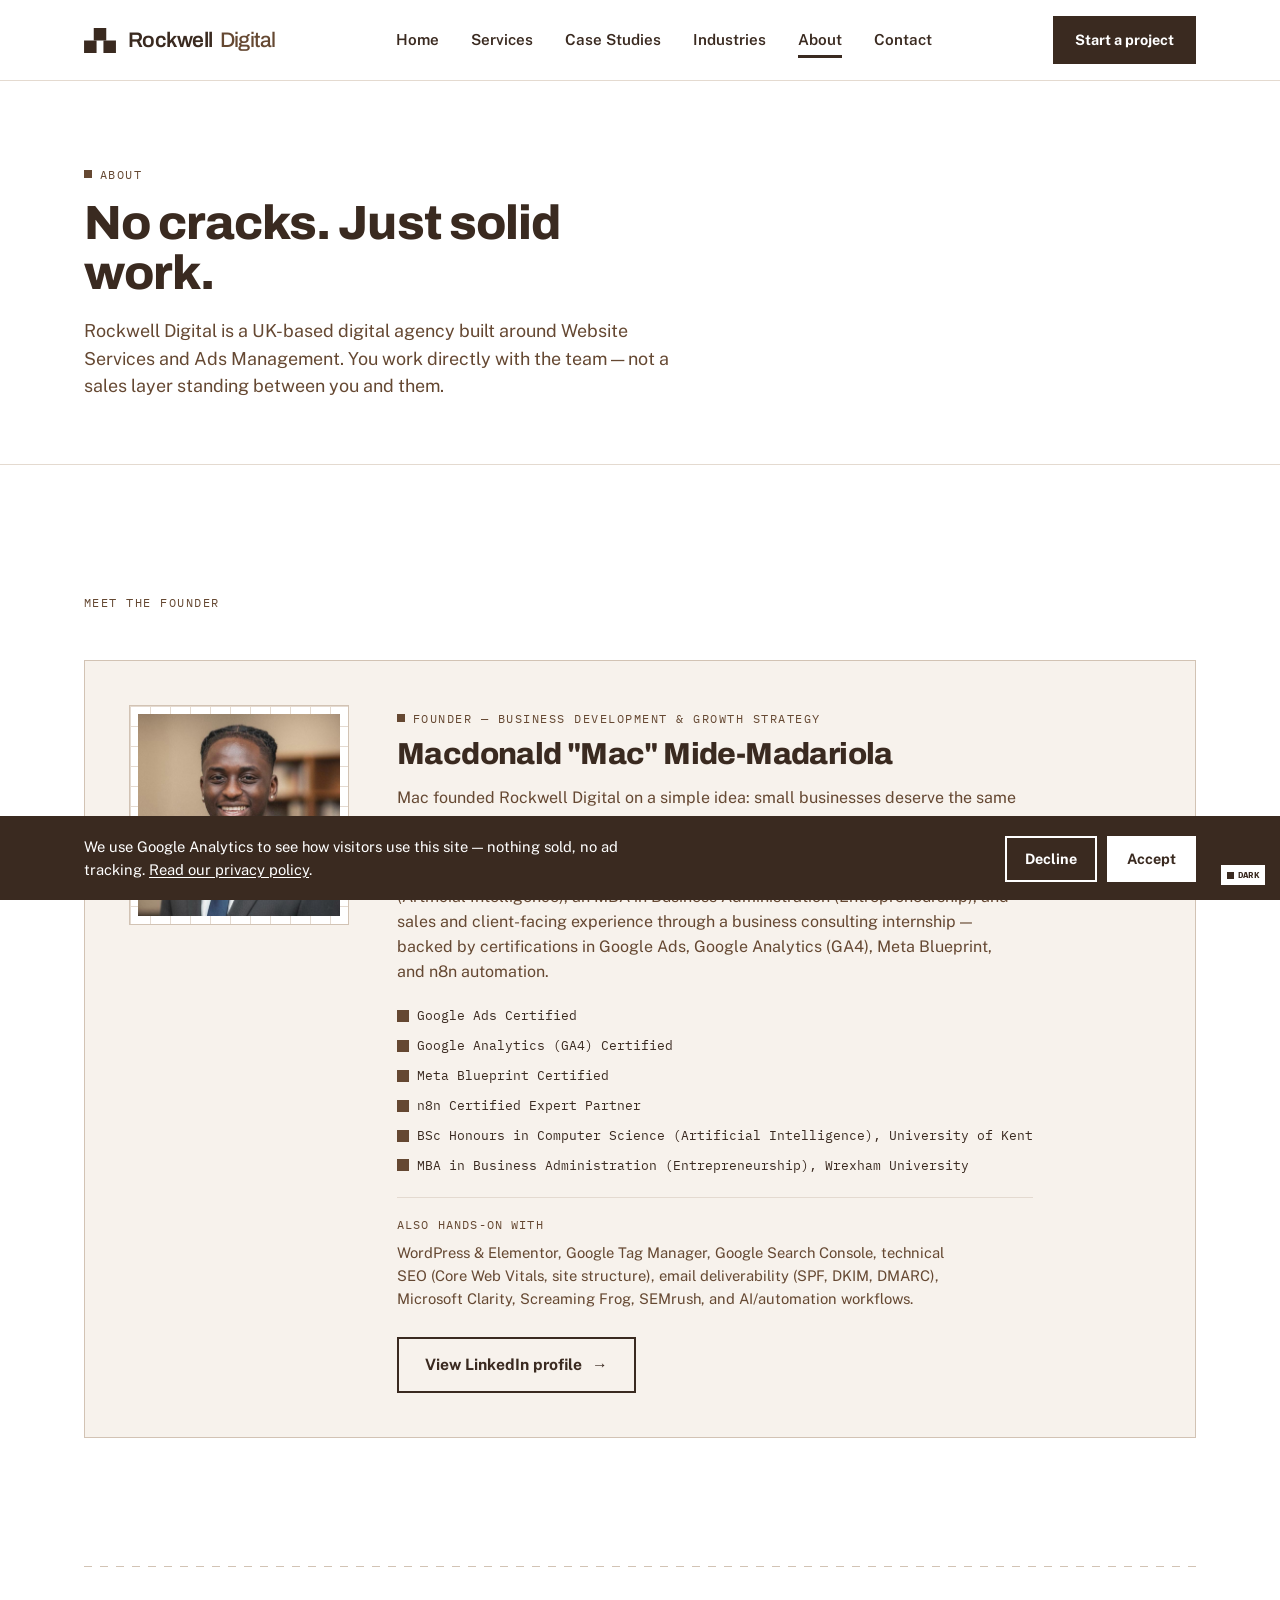
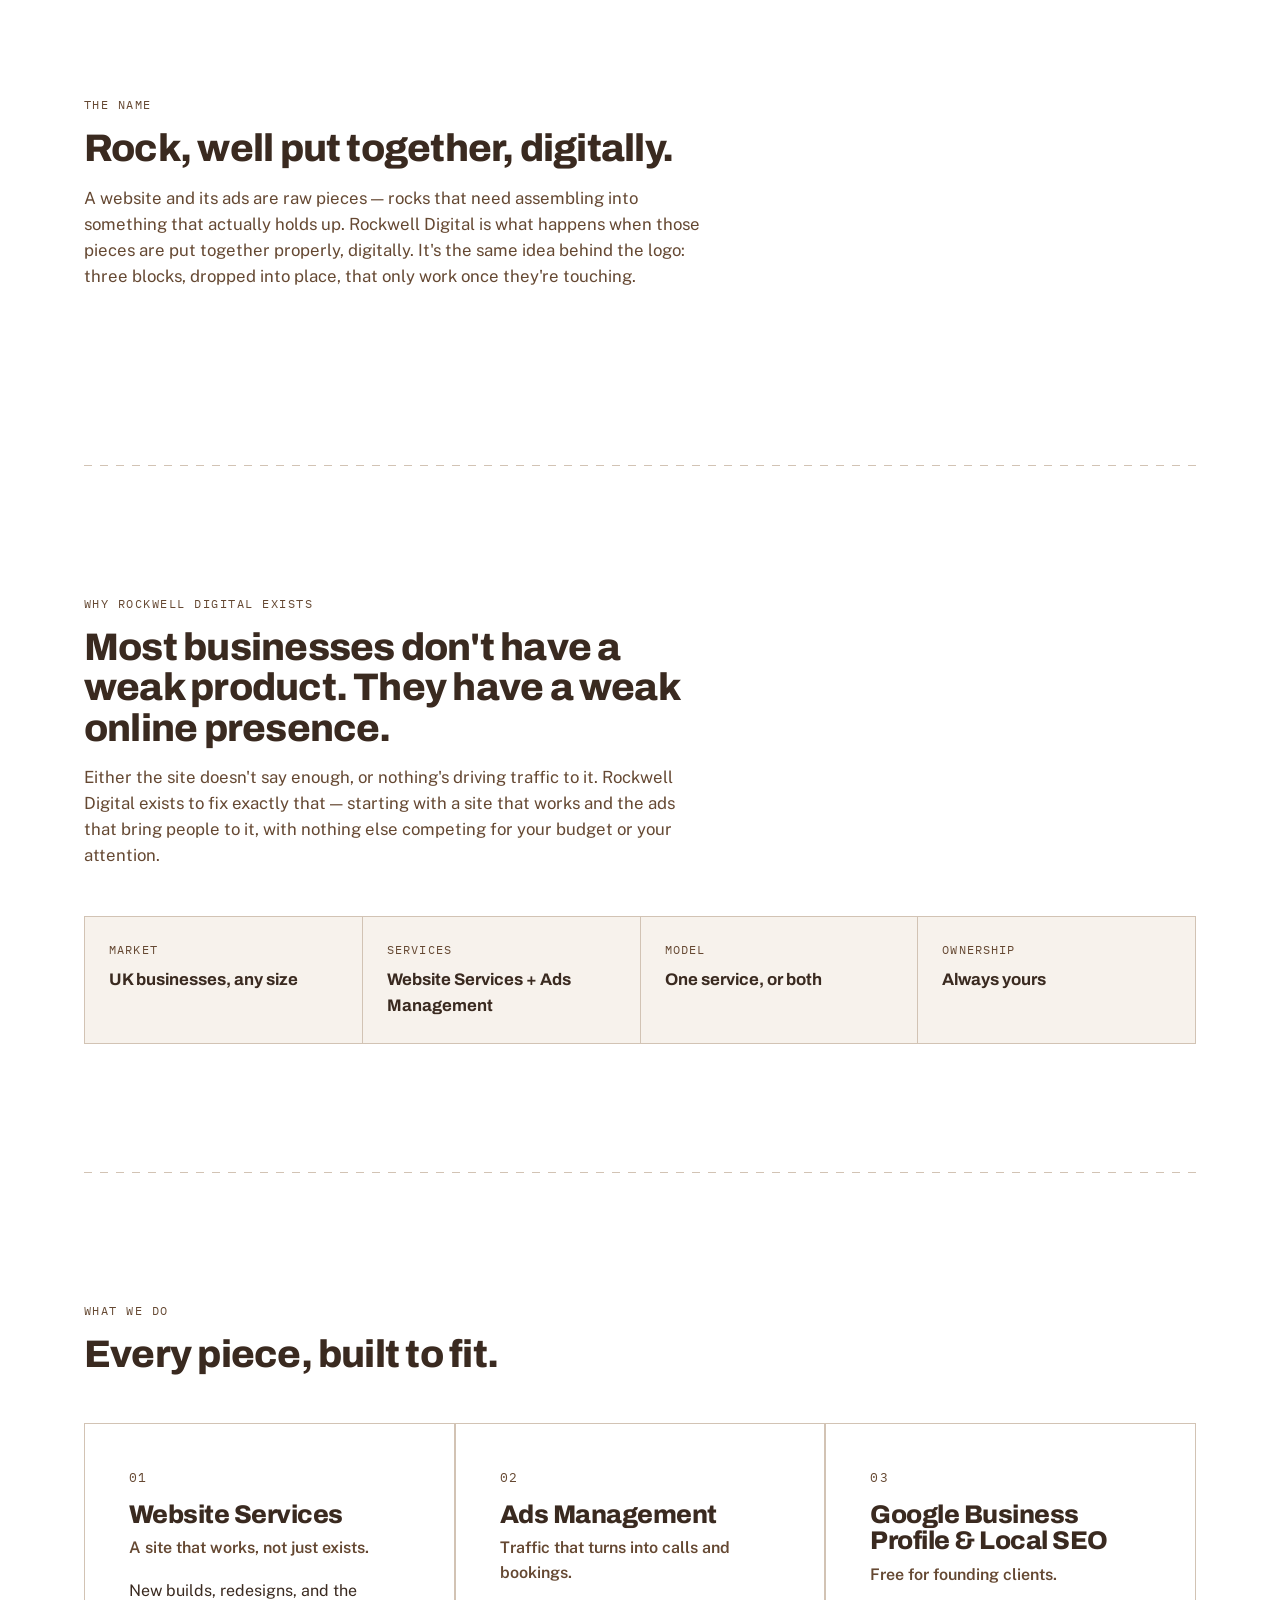
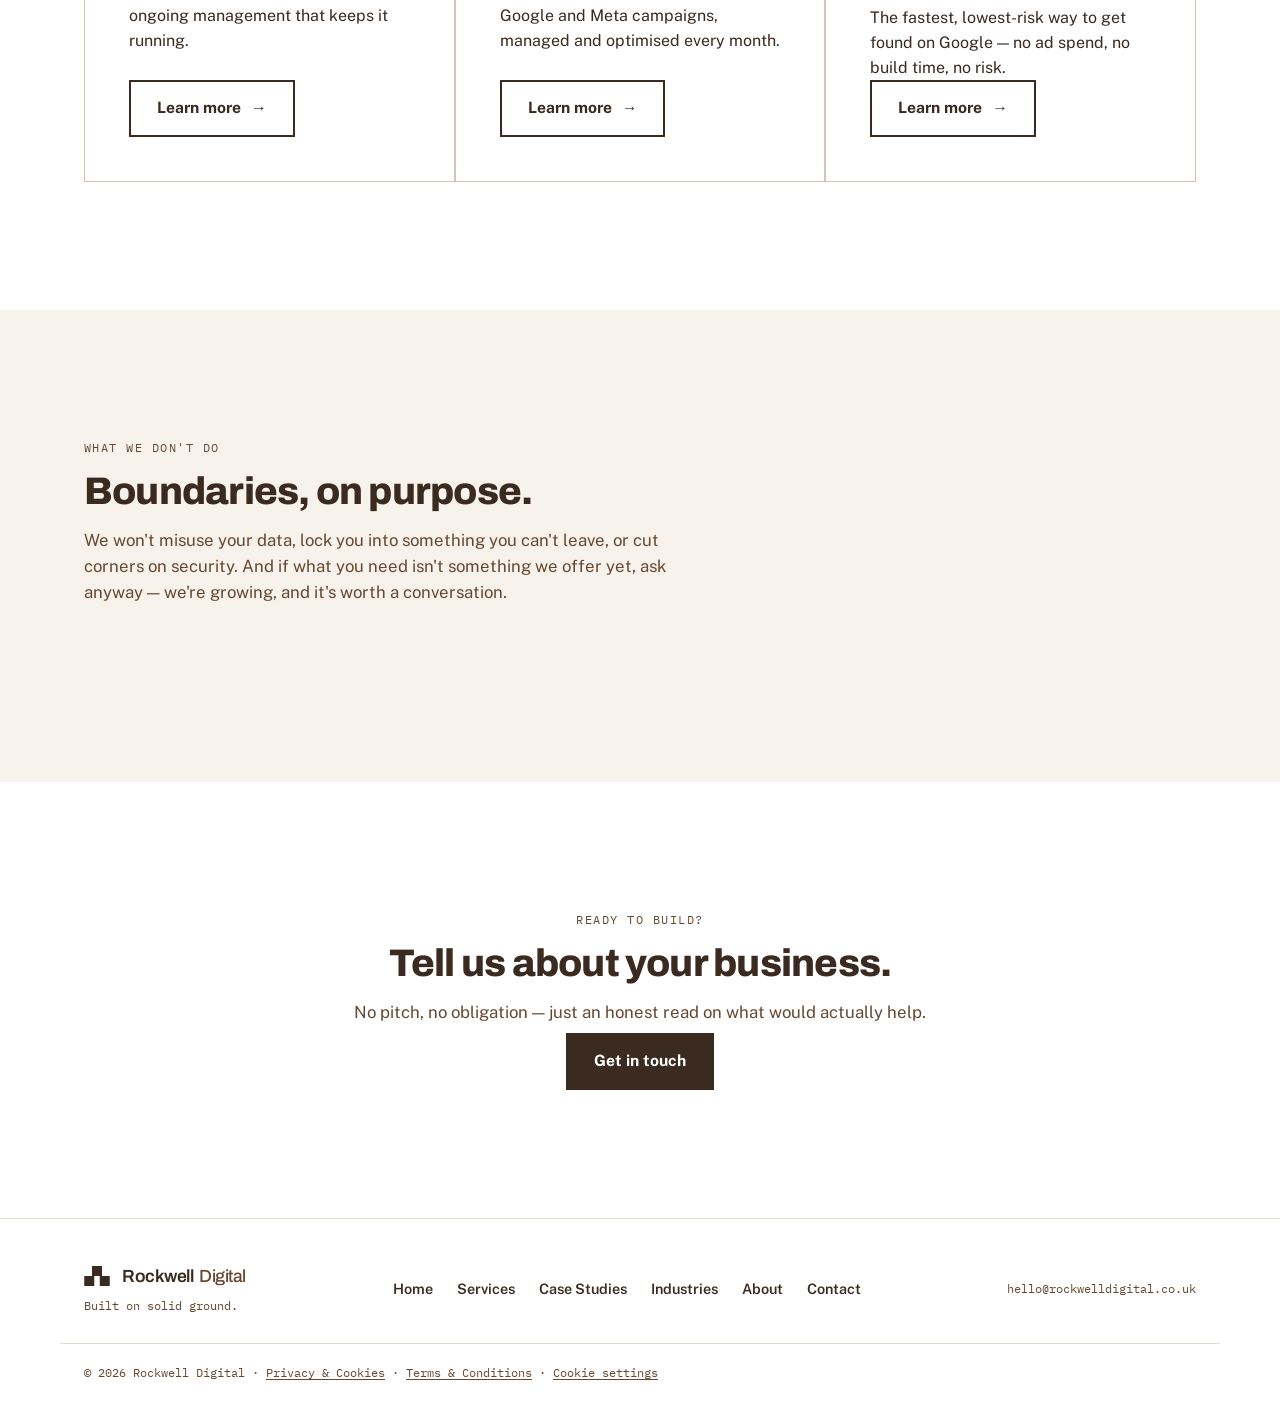
==== commit c22de41a: "Update rockwell-digital" ====
--- a/about.html
+++ b/about.html
@@ -9,7 +9,7 @@
   <link rel="preconnect" href="https://fonts.googleapis.com">
   <link rel="preconnect" href="https://fonts.gstatic.com" crossorigin>
   <link href="https://fonts.googleapis.com/css2?family=Archivo:wght@500;600;700;800;900&family=Public+Sans:wght@400;500;600;700&family=IBM+Plex+Mono:wght@400;500;600&display=swap" rel="stylesheet">
-  <link rel="stylesheet" href="styles.css?v=34">
+  <link rel="stylesheet" href="styles.css?v=37">
   <link rel="icon" href="favicon.svg" type="image/svg+xml">
 </head>
 <body>
@@ -56,14 +56,14 @@
       <div class="wrap">
         <span class="eyebrow">About</span>
         <h1>No cracks. Just solid work.</h1>
-        <p class="hero-sub">Rockwell Digital is a UK-based digital agency built around Website Services and Ads Management. You work directly with the founder — not a sales layer standing between you and them.</p>
+        <p class="hero-sub">Rockwell Digital is a UK-based digital agency built around Website Services and Ads Management. You work directly with the team — not a sales layer standing between you and them.</p>
       </div>
     </section>
 
     <section>
       <div class="wrap">
         <div class="section-head reveal">
-          <span class="section-tag">Who you're working with</span>
+          <span class="section-tag">Meet the founder</span>
         </div>
         <div class="founder-card reveal">
           <div class="founder-photo">
@@ -158,6 +158,13 @@
             <p class="service-desc">Google and Meta campaigns, managed and optimised every month.</p>
             <a class="btn btn-secondary" href="ads-management.html">Learn more <span aria-hidden="true">→</span></a>
           </article>
+          <article class="service-card reveal">
+            <span class="service-num">03</span>
+            <h3>Google Business Profile &amp; Local SEO</h3>
+            <p class="service-tagline">Free for founding clients.</p>
+            <p class="service-desc">The fastest, lowest-risk way to get found on Google — no ad spend, no build time, no risk.</p>
+            <a class="btn btn-secondary" href="services.html#local-seo">Learn more <span aria-hidden="true">→</span></a>
+          </article>
         </div>
       </div>
     </section>
@@ -214,6 +221,6 @@
   </footer>
 
   <script src="cookie-consent.js" defer></script>
-  <script src="script.js?v=16" defer></script>
+  <script src="script.js?v=18" defer></script>
 </body>
 </html>
--- a/styles.css
+++ b/styles.css
@@ -629,9 +629,6 @@
   margin-top: 0;
   font-size: 0.98rem;
   text-align: center;
-  opacity: 0;
-  animation: offerTextIn 480ms var(--ease-out) both;
-  animation-delay: 1000ms;
 }
 .offer-heading-fallback{
   position: absolute;
@@ -645,34 +642,22 @@
 .offer-heading-cubes{
   display: grid;
   width: 100%;
+  box-sizing: border-box;
   margin: 0 auto 14px;
+  padding: 10px;
   position: relative;
   z-index: 1;
   pointer-events: none;
+  border: 1px solid var(--line-strong);
+  background: var(--linen);
+}
+.offer-heading-cell{
+  box-sizing: border-box;
+  border: 1px solid var(--line);
 }
 .offer-heading-cube{
+  border-color: transparent;
   background: var(--ink);
-  opacity: 0;
-  transform: var(--cube-from);
-  animation: offerCubeIn 520ms var(--ease-snap) both;
-  animation-delay: var(--cube-delay, 0ms);
-}
-@keyframes offerCubeIn{
-  0%{ transform: var(--cube-from); opacity: 0; }
-  55%{ opacity: 1; }
-  100%{ transform: translateY(0); opacity: 1; }
-}
-@keyframes offerTextIn{
-  from{ opacity: 0; transform: translateY(6px); }
-  to{ opacity: 1; transform: translateY(0); }
-}
-@media (prefers-reduced-motion: reduce){
-  .offer-heading-cubes{ display: none; }
-  .offer-heading-fallback{
-    position: static; width: auto; height: auto; padding: 0; margin: 0;
-    overflow: visible; clip: auto; white-space: normal; border: 0;
-  }
-  .why-footnote-box .why-footnote{ animation: none; opacity: 1; transform: none; }
 }
 
 /* ============================================================
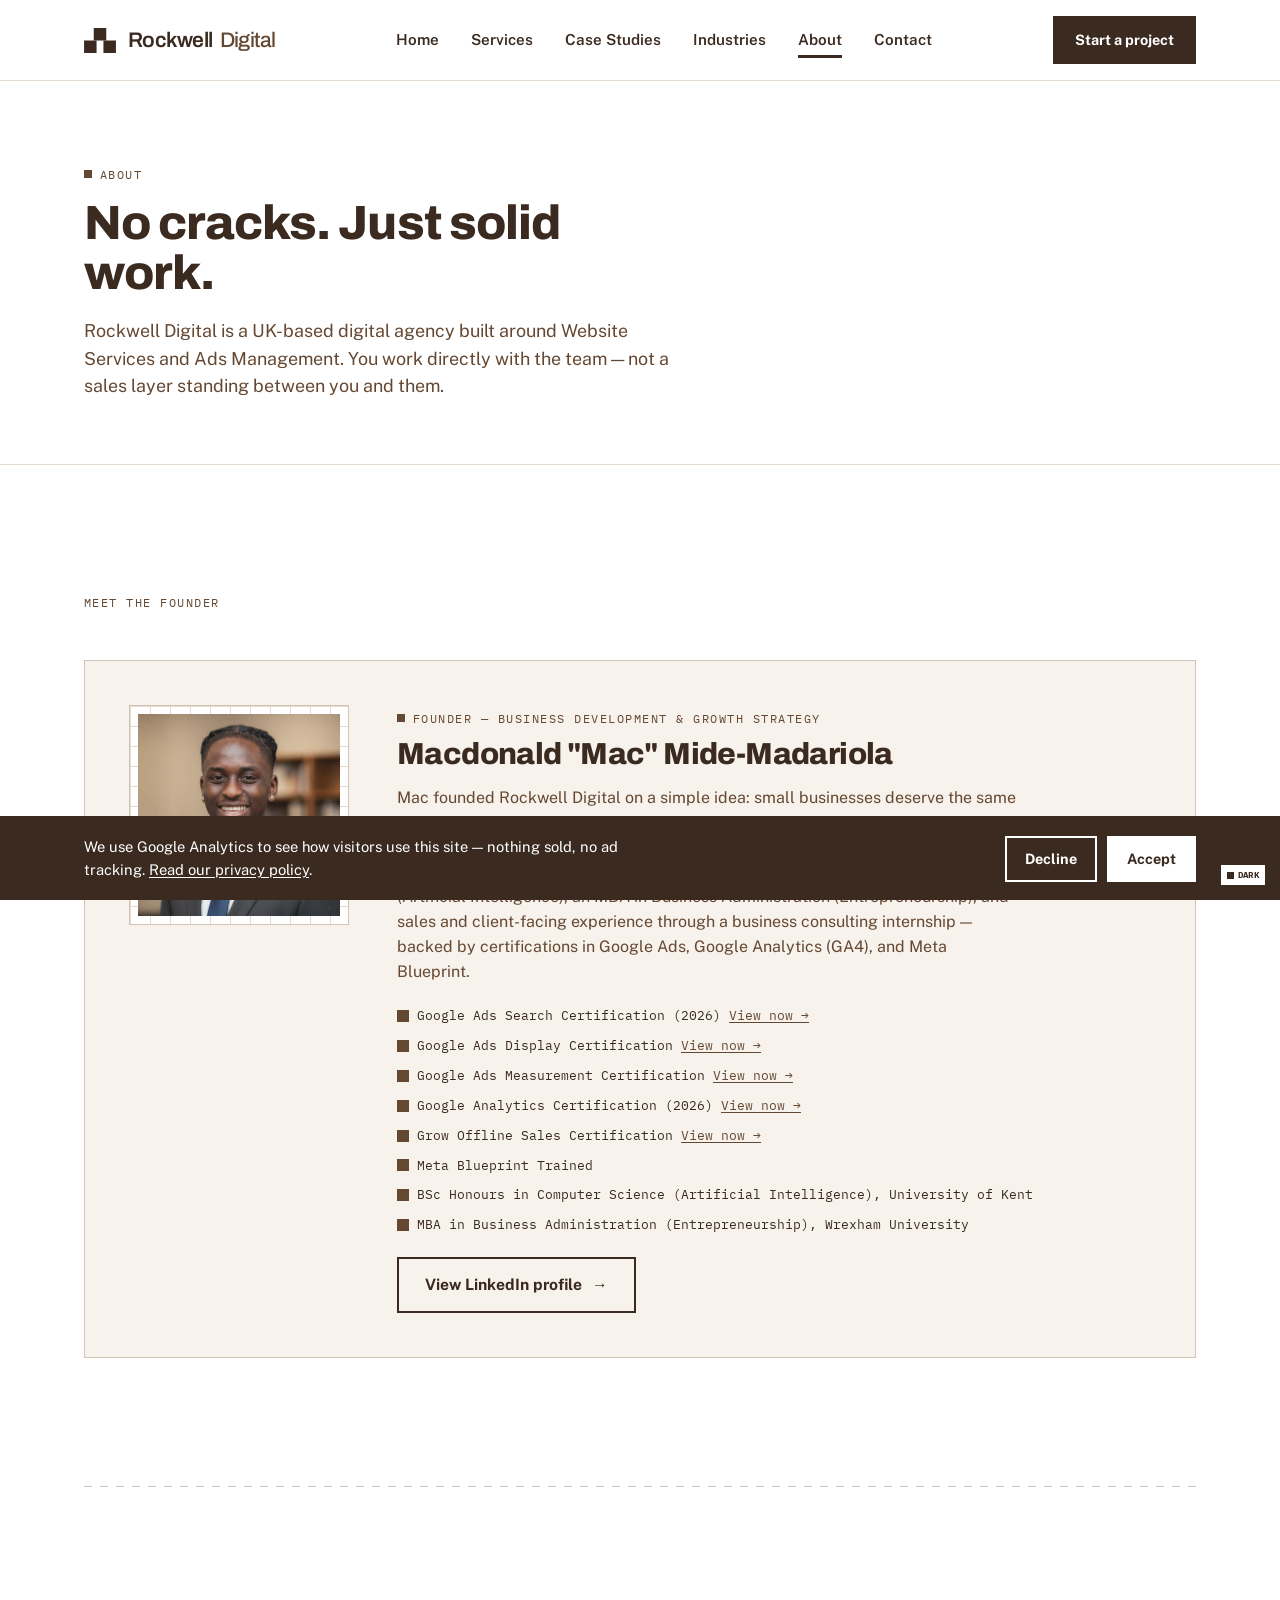
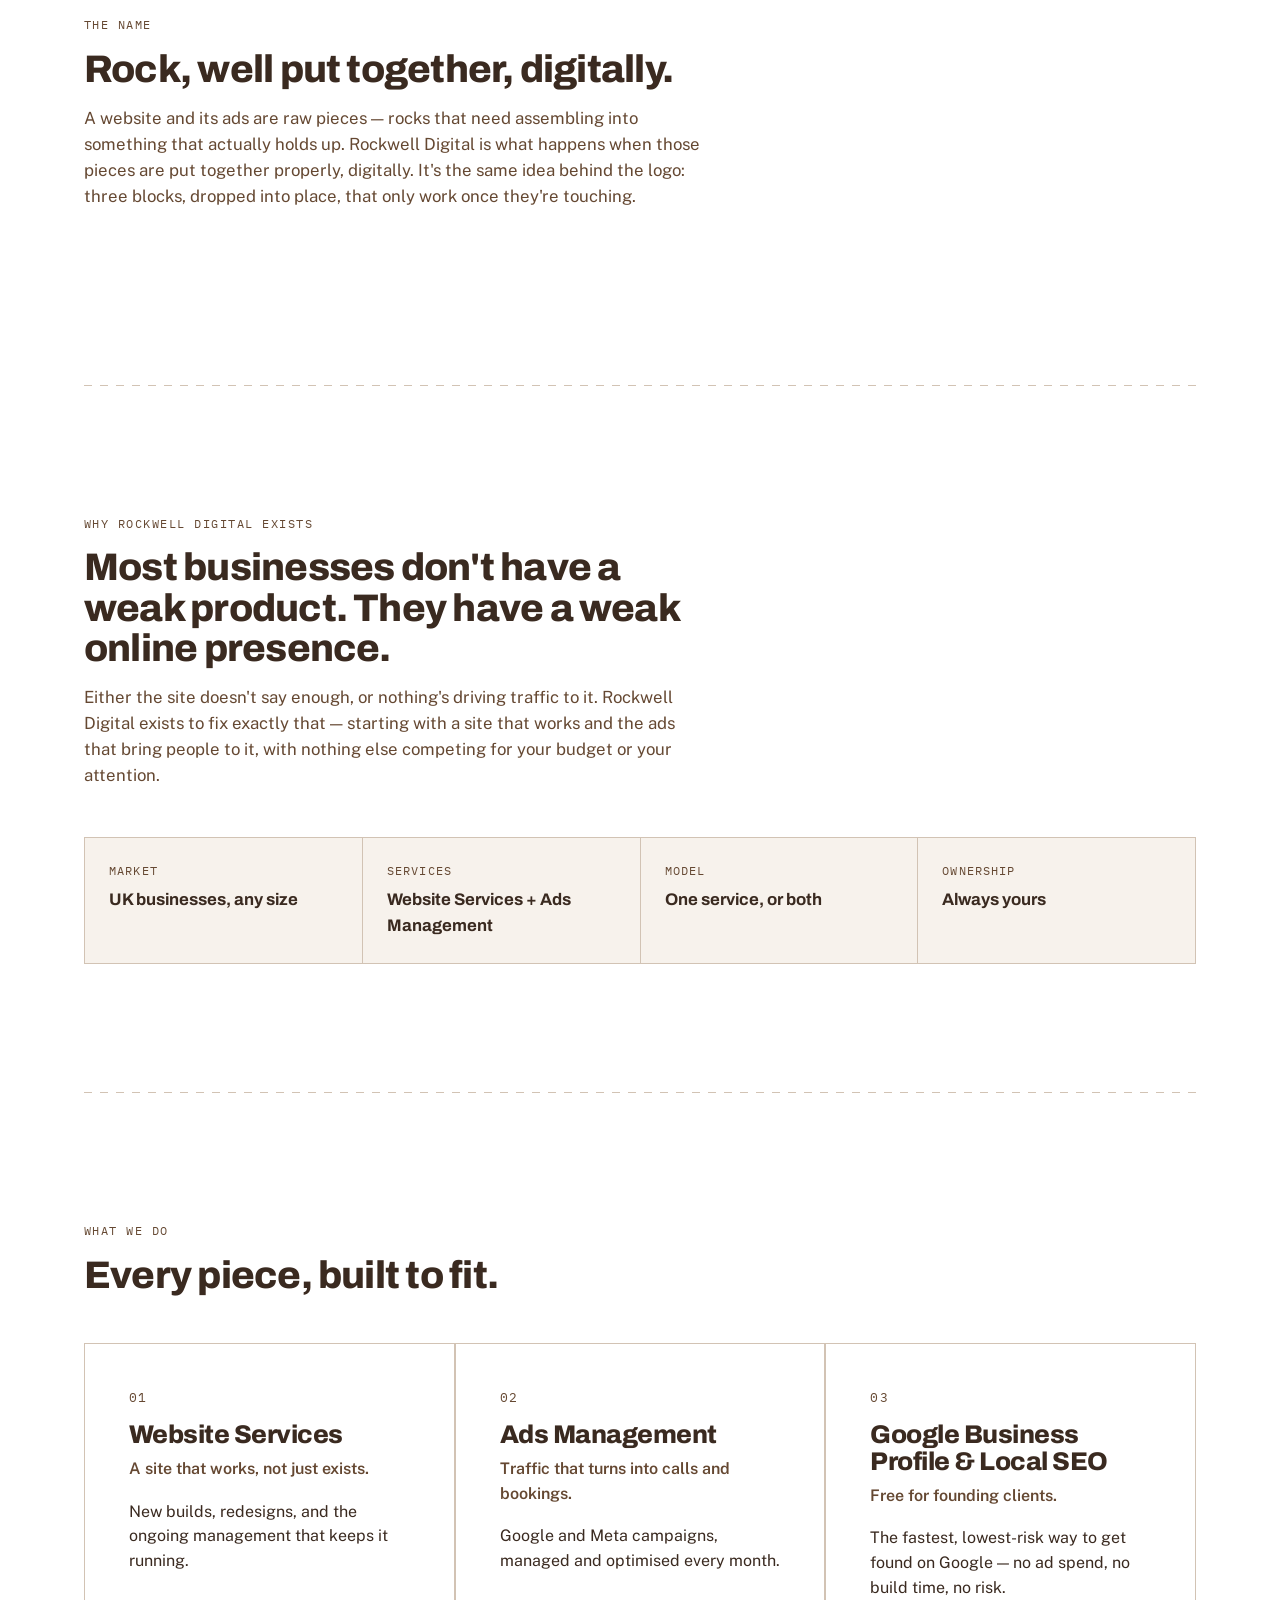
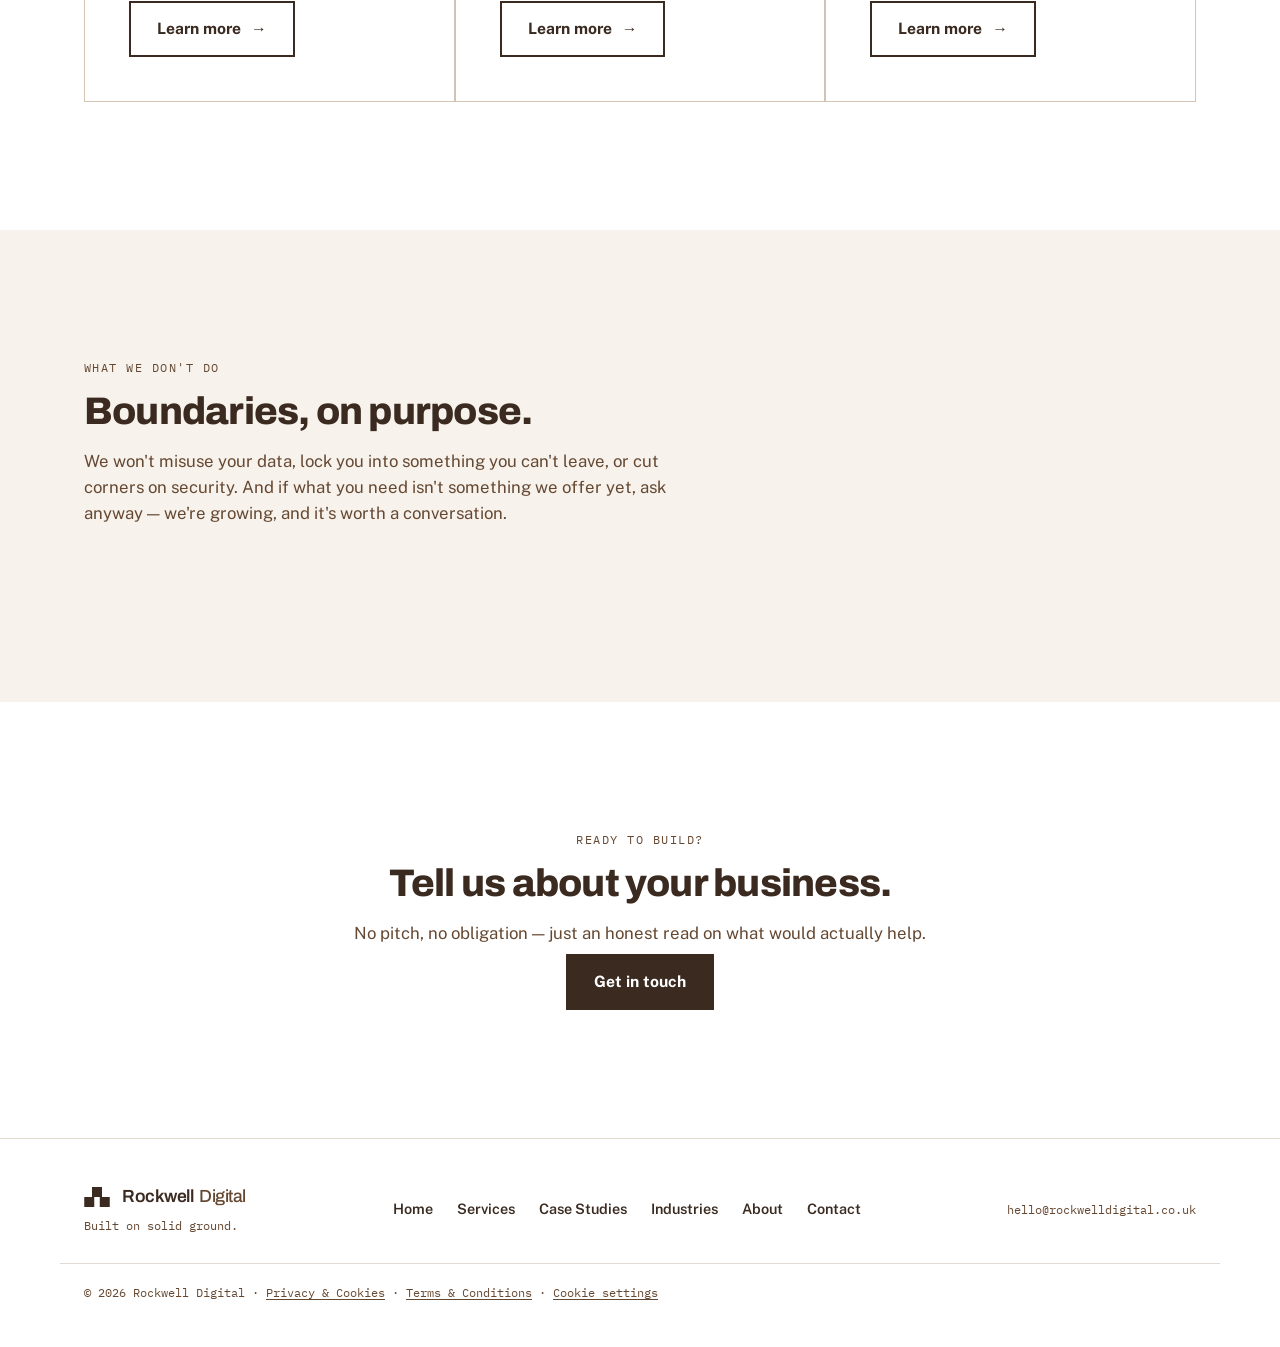
==== commit e67c677c: "Update About page credentials Remove n8n Certified Expert Partner mention and the "Also hands-on wit" ====
--- a/about.html
+++ b/about.html
@@ -9,7 +9,7 @@
   <link rel="preconnect" href="https://fonts.googleapis.com">
   <link rel="preconnect" href="https://fonts.gstatic.com" crossorigin>
   <link href="https://fonts.googleapis.com/css2?family=Archivo:wght@500;600;700;800;900&family=Public+Sans:wght@400;500;600;700&family=IBM+Plex+Mono:wght@400;500;600&display=swap" rel="stylesheet">
-  <link rel="stylesheet" href="styles.css?v=37">
+  <link rel="stylesheet" href="styles.css?v=39">
   <link rel="icon" href="favicon.svg" type="image/svg+xml">
 </head>
 <body>
@@ -72,18 +72,16 @@
           <div class="founder-copy">
             <span class="eyebrow">Founder — Business Development &amp; Growth Strategy</span>
             <h3>Macdonald "Mac" Mide-Madariola</h3>
-            <p>Mac founded Rockwell Digital on a simple idea: small businesses deserve the same quality of website and ad management as bigger companies, without the agency markup or the account-manager layer. His background is in business development, market research, and data analysis — a BSc Honours in Computer Science (Artificial Intelligence), an MBA in Business Administration (Entrepreneurship), and sales and client-facing experience through a business consulting internship — backed by certifications in Google Ads, Google Analytics (GA4), Meta Blueprint, and n8n automation.</p>
+            <p>Mac founded Rockwell Digital on a simple idea: small businesses deserve the same quality of website and ad management as bigger companies, without the agency markup or the account-manager layer. His background is in business development, market research, and data analysis — a BSc Honours in Computer Science (Artificial Intelligence), an MBA in Business Administration (Entrepreneurship), and sales and client-facing experience through a business consulting internship — backed by certifications in Google Ads, Google Analytics (GA4), and Meta Blueprint.</p>
             <div class="founder-creds">
-              <span class="founder-cred"><svg viewBox="0 0 10 10" aria-hidden="true"><rect width="10" height="10"></rect></svg>Google Ads Certified</span>
-              <span class="founder-cred"><svg viewBox="0 0 10 10" aria-hidden="true"><rect width="10" height="10"></rect></svg>Google Analytics (GA4) Certified</span>
-              <span class="founder-cred"><svg viewBox="0 0 10 10" aria-hidden="true"><rect width="10" height="10"></rect></svg>Meta Blueprint Certified</span>
-              <span class="founder-cred"><svg viewBox="0 0 10 10" aria-hidden="true"><rect width="10" height="10"></rect></svg>n8n Certified Expert Partner</span>
+              <span class="founder-cred"><span class="cred-label"><svg viewBox="0 0 10 10" aria-hidden="true"><rect width="10" height="10"></rect></svg>Google Ads Search Certification (2026)</span> <a class="cred-view" href="https://www.credential.net/98ba4b22-4b1c-4bed-9dc5-6f668efc8b2e" target="_blank" rel="noopener">View now →</a></span>
+              <span class="founder-cred"><span class="cred-label"><svg viewBox="0 0 10 10" aria-hidden="true"><rect width="10" height="10"></rect></svg>Google Ads Display Certification</span> <a class="cred-view" href="https://www.credential.net/5a316e73-595e-4e80-8eb8-ea12f6274602" target="_blank" rel="noopener">View now →</a></span>
+              <span class="founder-cred"><span class="cred-label"><svg viewBox="0 0 10 10" aria-hidden="true"><rect width="10" height="10"></rect></svg>Google Ads Measurement Certification</span> <a class="cred-view" href="https://www.credential.net/fa7951f3-9bf3-478f-a32d-95bc21e9f85b" target="_blank" rel="noopener">View now →</a></span>
+              <span class="founder-cred"><span class="cred-label"><svg viewBox="0 0 10 10" aria-hidden="true"><rect width="10" height="10"></rect></svg>Google Analytics Certification (2026)</span> <a class="cred-view" href="https://www.credential.net/17f9183a-03f5-472a-9904-7b3c3ce3d46e" target="_blank" rel="noopener">View now →</a></span>
+              <span class="founder-cred"><span class="cred-label"><svg viewBox="0 0 10 10" aria-hidden="true"><rect width="10" height="10"></rect></svg>Grow Offline Sales Certification</span> <a class="cred-view" href="https://www.credential.net/56f91e8d-5173-4587-9cae-d7776d474bfc" target="_blank" rel="noopener">View now →</a></span>
+              <span class="founder-cred"><svg viewBox="0 0 10 10" aria-hidden="true"><rect width="10" height="10"></rect></svg>Meta Blueprint Trained</span>
               <span class="founder-cred"><svg viewBox="0 0 10 10" aria-hidden="true"><rect width="10" height="10"></rect></svg>BSc Honours in Computer Science (Artificial Intelligence), University of Kent</span>
               <span class="founder-cred"><svg viewBox="0 0 10 10" aria-hidden="true"><rect width="10" height="10"></rect></svg>MBA in Business Administration (Entrepreneurship), Wrexham University</span>
-            </div>
-            <div class="founder-skills">
-              <span class="founder-skills-label">Also hands-on with</span>
-              <p>WordPress &amp; Elementor, Google Tag Manager, Google Search Console, technical SEO (Core Web Vitals, site structure), email deliverability (SPF, DKIM, DMARC), Microsoft Clarity, Screaming Frog, SEMrush, and AI/automation workflows.</p>
             </div>
             <a class="btn btn-secondary" href="https://www.linkedin.com/in/macdonald-mide-madariola" target="_blank" rel="noopener">View LinkedIn profile <span aria-hidden="true">→</span></a>
           </div>
@@ -221,6 +219,6 @@
   </footer>
 
   <script src="cookie-consent.js" defer></script>
-  <script src="script.js?v=18" defer></script>
+  <script src="script.js?v=19" defer></script>
 </body>
 </html>
--- a/styles.css
+++ b/styles.css
@@ -890,6 +890,7 @@
 .founder-cred{
   display: flex;
   align-items: center;
+  flex-wrap: wrap;
   gap: 8px;
   font-family: var(--font-mono);
   font-size: 0.8rem;
@@ -897,24 +898,16 @@
 }
 .founder-cred svg{ width: 12px; height: 12px; flex-shrink: 0; }
 .founder-cred svg rect{ fill: var(--clay-text); }
-.founder-skills{
-  border-top: 1px solid var(--line);
-  padding-top: 18px;
-  margin-bottom: 26px;
-}
-.founder-skills-label{
-  font-family: var(--font-mono);
-  font-size: 0.72rem;
-  letter-spacing: 0.1em;
-  text-transform: uppercase;
-  color: var(--clay-text);
-  display: block;
-  margin-bottom: 8px;
-}
-.founder-skills p{
-  color: var(--clay-text);
-  font-size: 0.92rem;
-  max-width: 62ch;
+.cred-label{
+  display: inline-flex;
+  align-items: center;
+  gap: 8px;
+}
+.cred-view{
+  color: var(--clay-text);
+  text-decoration: underline;
+  text-underline-offset: 2px;
+  white-space: nowrap;
 }
 
 /* ============================================================
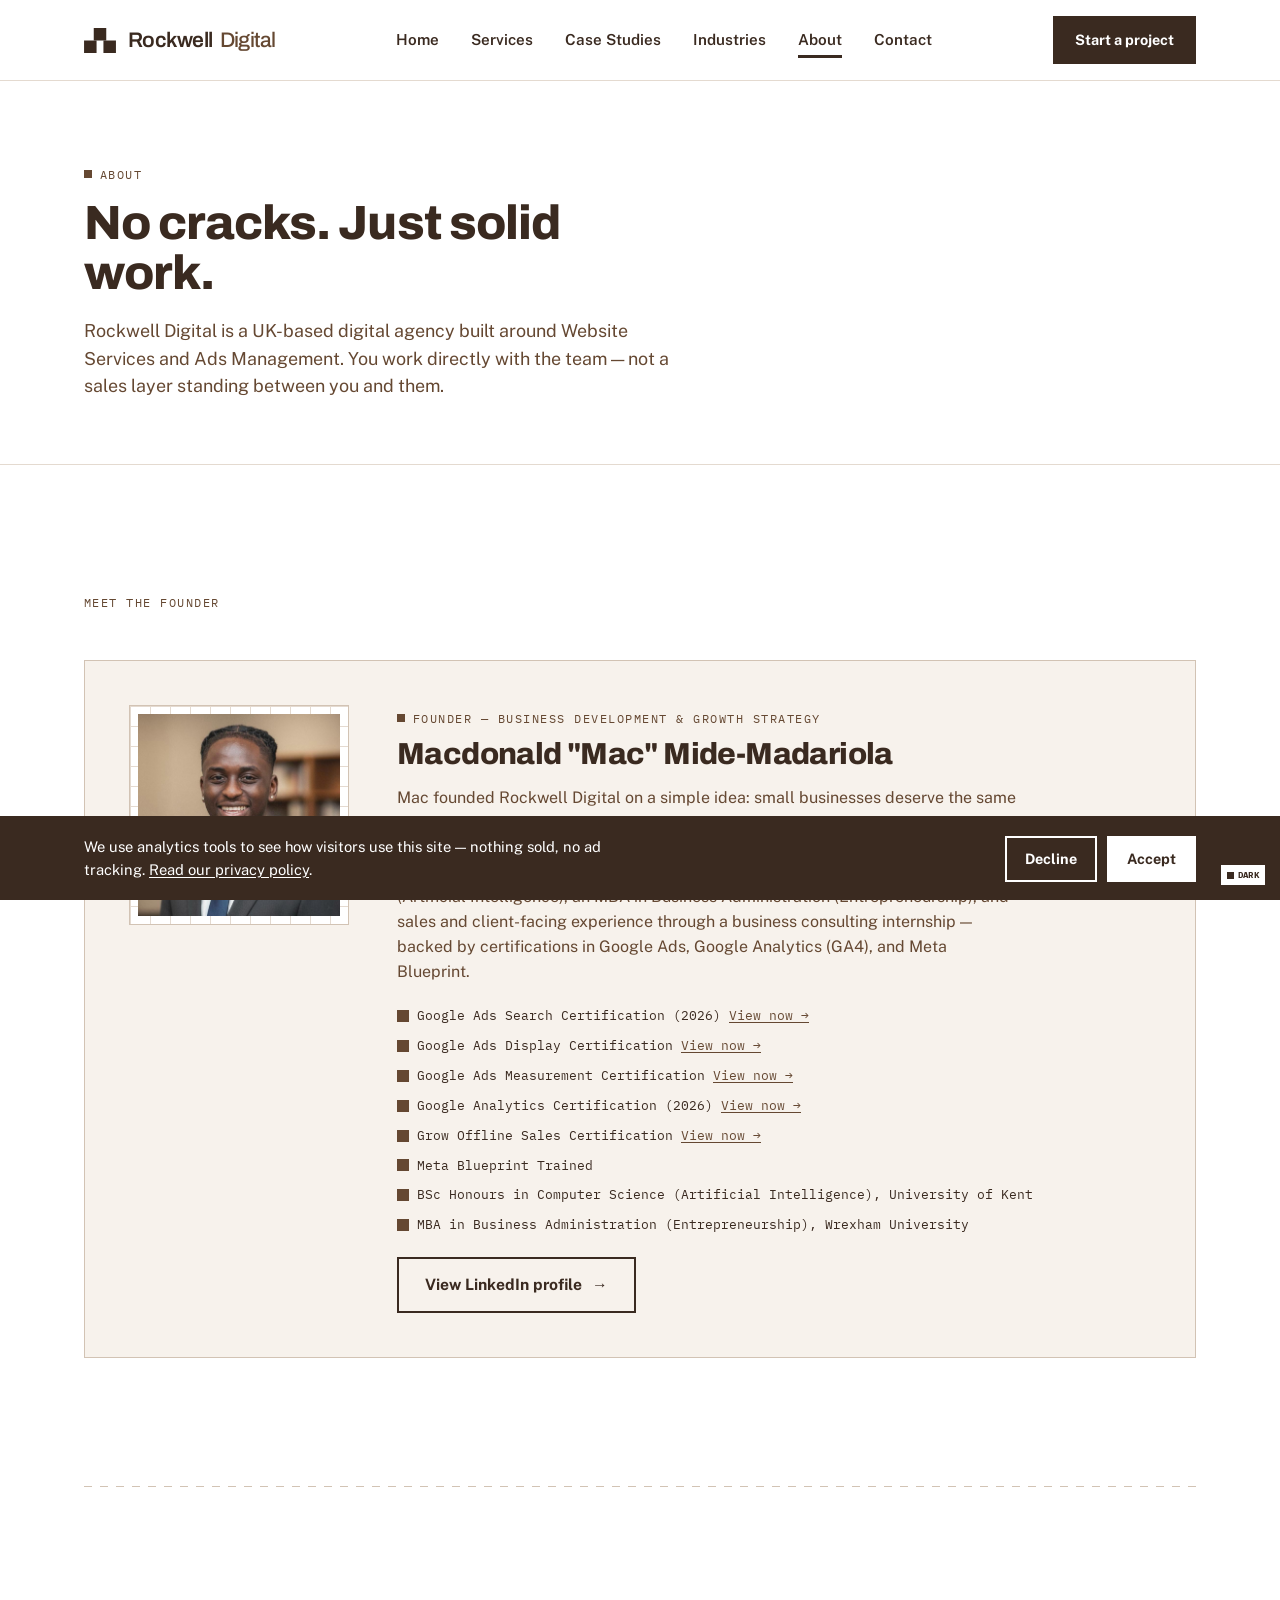
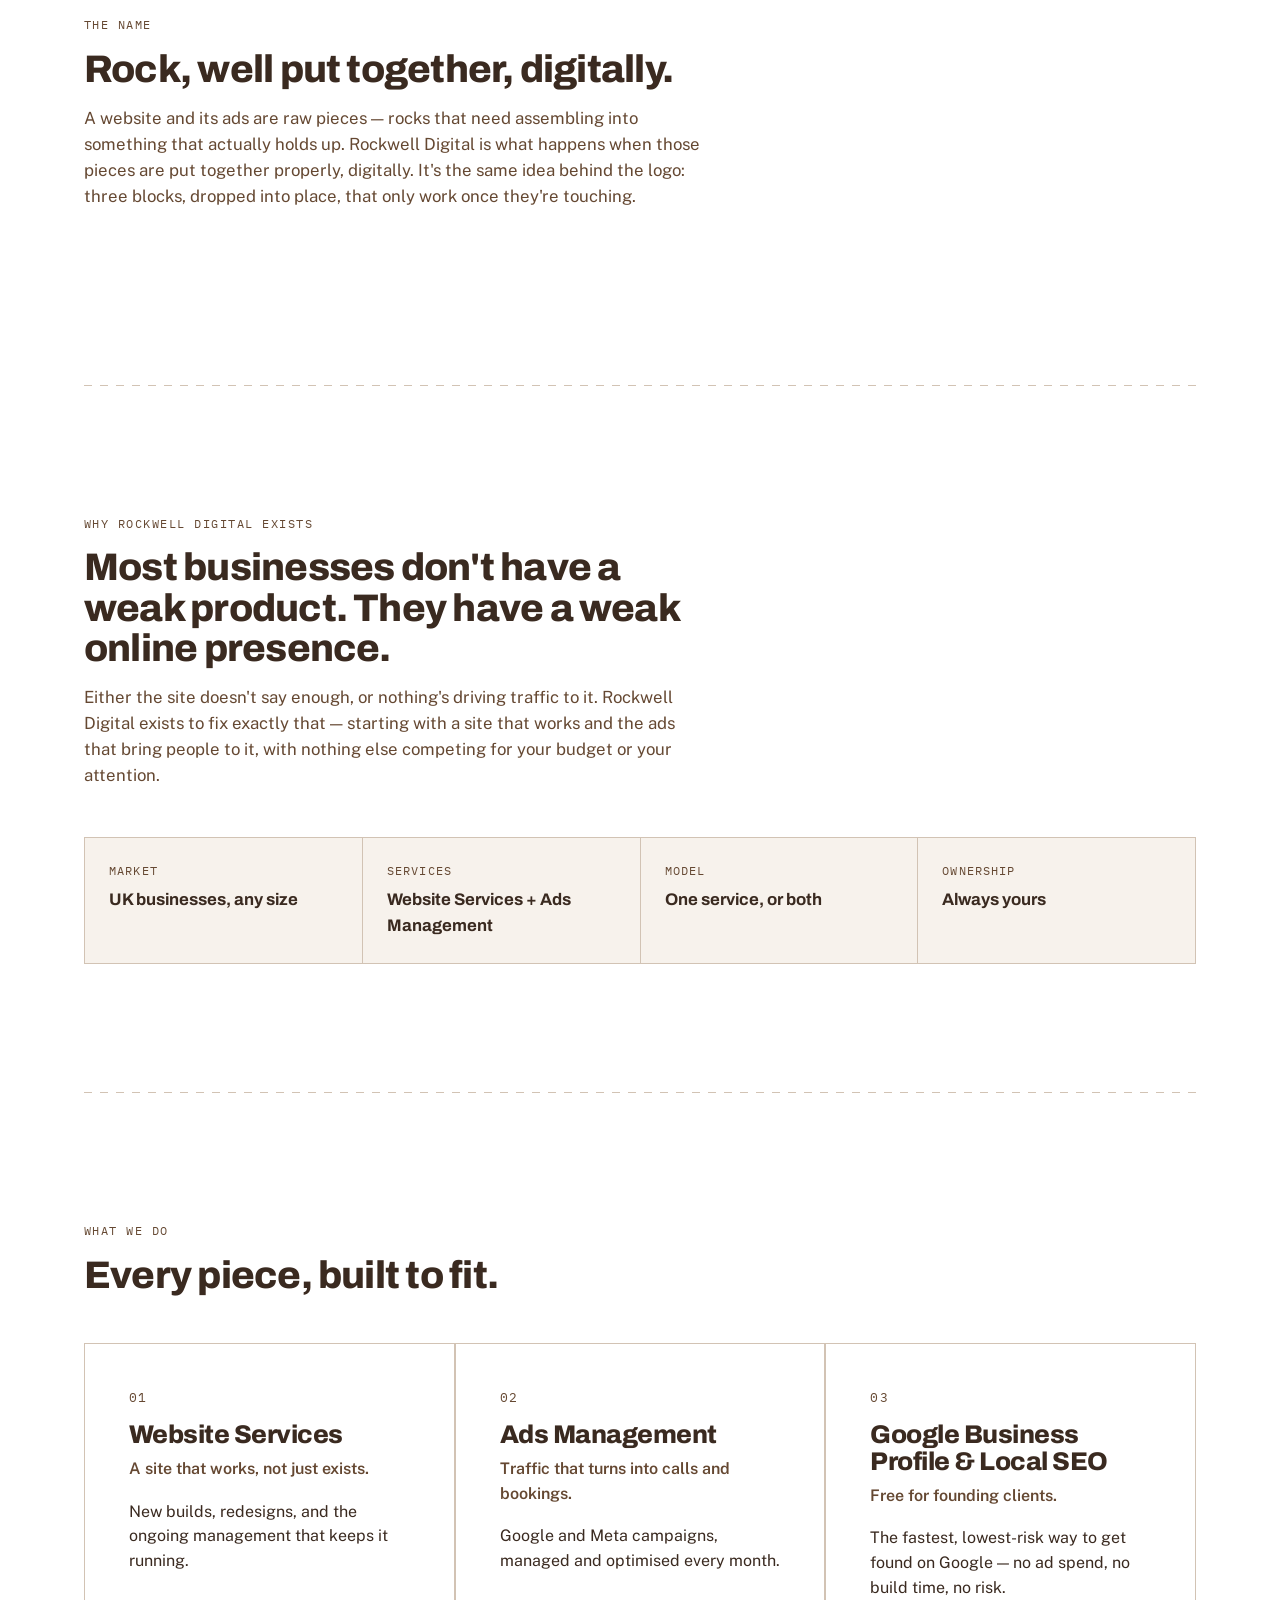
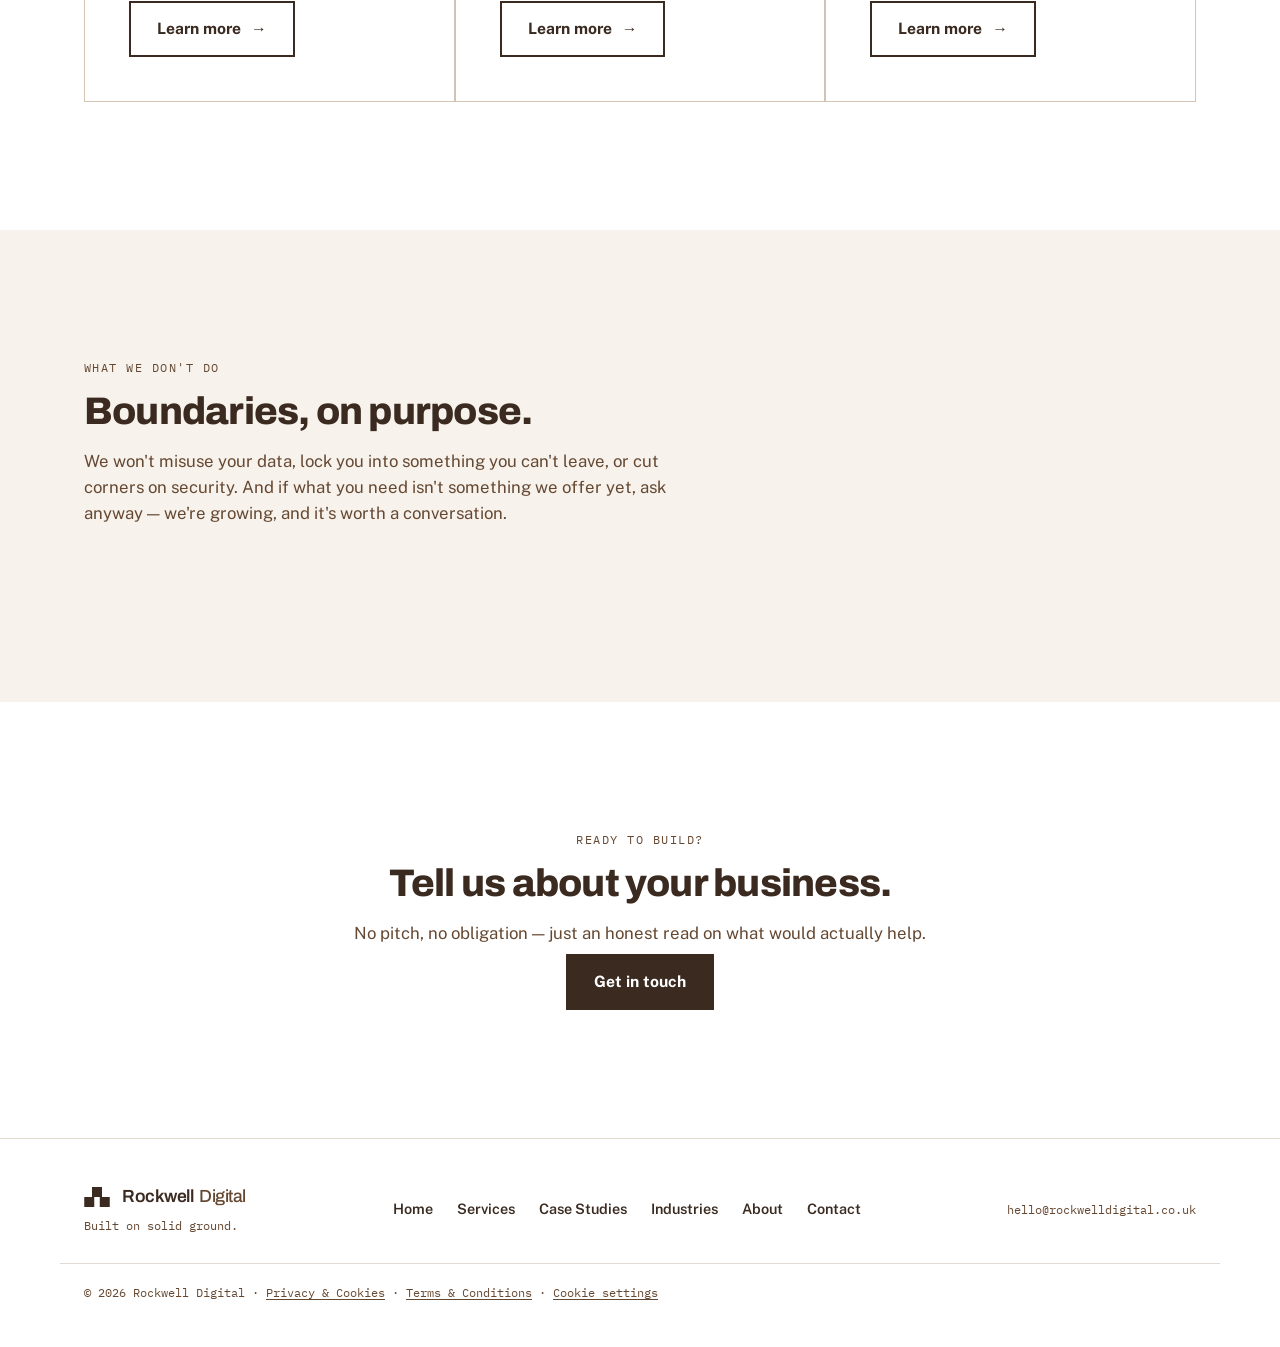
==== commit 66cc7ffd: "Update rockwell-digital" ====
--- a/about.html
+++ b/about.html
@@ -218,7 +218,7 @@
     </div>
   </footer>
 
-  <script src="cookie-consent.js" defer></script>
+  <script src="cookie-consent.js?v=2" defer></script>
   <script src="script.js?v=19" defer></script>
 </body>
 </html>
--- a/styles.css
+++ b/styles.css
@@ -791,6 +791,52 @@
 .deliverables svg rect{ fill: var(--ink); }
 .audit-cta{ margin-top: 32px; }
 
+/* ============================================================
+   Case studies — template gallery
+   ============================================================ */
+.case-gallery{
+  display: grid;
+  grid-template-columns: repeat(2, 1fr);
+  gap: 1px;
+  background: var(--line-strong);
+  border: 1px solid var(--line-strong);
+}
+.case-card{
+  background: var(--linen);
+  padding: 24px;
+  display: flex;
+  flex-direction: column;
+  gap: 16px;
+}
+.case-card-image{
+  position: relative;
+  aspect-ratio: 8 / 5;
+  background:
+    linear-gradient(var(--line) 1px, transparent 1px),
+    linear-gradient(90deg, var(--line) 1px, transparent 1px),
+    var(--paper);
+  background-size: 20px 20px, 20px 20px, 100% 100%;
+  border: 1px solid var(--line-strong);
+  padding: 6px;
+}
+.case-card-image img{
+  width: 100%;
+  height: 100%;
+  object-fit: cover;
+  display: block;
+}
+.case-card-body{ display: flex; flex-direction: column; gap: 8px; }
+.case-card-tag{
+  font-family: var(--font-mono);
+  font-size: 0.76rem;
+  letter-spacing: 0.1em;
+  text-transform: uppercase;
+  color: var(--clay-text);
+}
+.case-card h3{ font-size: 1.2rem; font-weight: 700; }
+.case-card-body p{ color: var(--clay-text); font-size: 0.95rem; }
+.case-card-body .cred-view{ margin-top: 4px; align-self: flex-start; }
+
 /* Empty state (Work page, before real case studies/testimonials exist) */
 .empty-state{
   border: 2px dashed var(--line-strong);
@@ -909,7 +955,6 @@
   text-underline-offset: 2px;
   white-space: nowrap;
 }
-
 /* ============================================================
    Play / Tetris section
    ============================================================ */
@@ -1379,6 +1424,7 @@
   .hero-visual{ order: -1; max-width: 420px; margin: 0 auto; }
   .how-steps{ grid-template-columns: repeat(2, 1fr); }
   .why-grid{ grid-template-columns: 1fr; }
+  .case-gallery{ grid-template-columns: 1fr; }
   .industries-grid{ grid-template-columns: repeat(2, 1fr); }
   .services-grid{ grid-template-columns: 1fr; }
   .contact-grid{ grid-template-columns: 1fr; }
